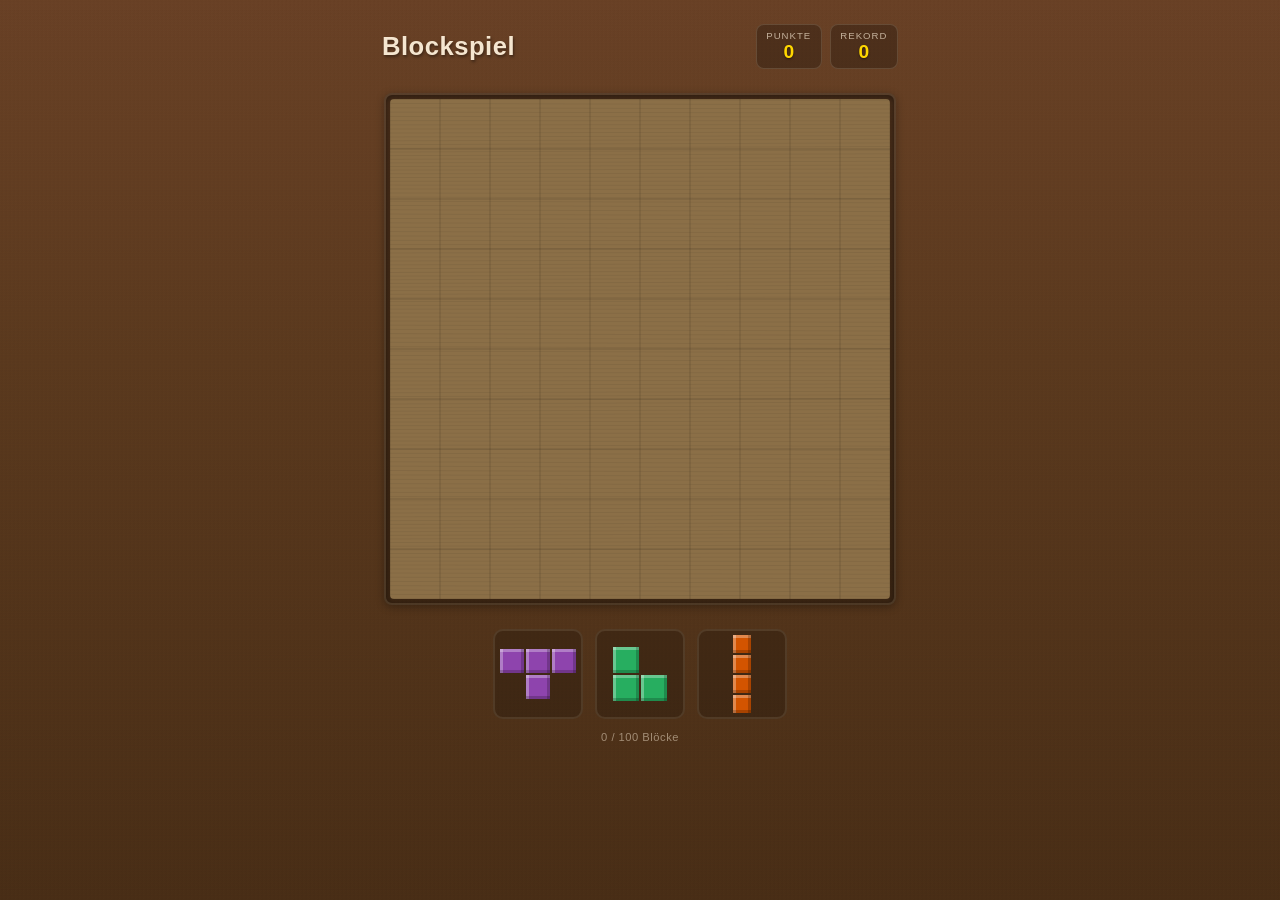
==== index.html @ ff90e74d "Blockspiel v1: Voll spielbares Block-Puzzle im Holzdesign - 10x10 Raster mit Holzoptik (Canvas-basie" ====
<!DOCTYPE html>
<html lang="de">
<head>
    <meta charset="UTF-8">
    <meta name="viewport" content="width=device-width, initial-scale=1.0, user-scalable=no">
    <meta name="apple-mobile-web-app-capable" content="yes">
    <meta name="apple-mobile-web-app-status-bar-style" content="black-translucent">
    <meta name="theme-color" content="#5C3A1E">
    <title>Blockspiel</title>
    <link rel="manifest" href="manifest.json">
    <link rel="icon" type="image/svg+xml" href="assets/icons/icon-192.svg">
    <link rel="apple-touch-icon" href="assets/icons/icon-192.svg">
    <link rel="stylesheet" href="css/style.css">
</head>
<body>
    <div id="app">
        <!-- Spiel wird hier per JavaScript aufgebaut -->
    </div>
    <script src="js/game.js"></script>
    <script>
        // Service Worker registrieren für PWA / Offline-Support
        if ('serviceWorker' in navigator) {
            navigator.serviceWorker.register('service-worker.js');
        }
    </script>
</body>
</html>
---- css/style.css ----
/* Blockspiel — Holzdesign für Senioren */

*, *::before, *::after {
  box-sizing: border-box;
  margin: 0;
  padding: 0;
}

html, body {
  height: 100%;
  overflow: hidden;
  font-family: 'Segoe UI', Tahoma, Geneva, Verdana, sans-serif;
  background: #5C3A1E;
  color: #F5E6D0;
  touch-action: manipulation;
  -webkit-user-select: none;
  user-select: none;
}

/* Holzmaserung Hintergrund */
body {
  background:
    repeating-linear-gradient(
      90deg,
      rgba(0,0,0,0) 0px,
      rgba(0,0,0,0.03) 2px,
      rgba(0,0,0,0) 4px
    ),
    repeating-linear-gradient(
      0deg,
      rgba(0,0,0,0) 0px,
      rgba(0,0,0,0.02) 1px,
      rgba(0,0,0,0) 3px
    ),
    linear-gradient(180deg, #6B4226 0%, #5C3A1E 40%, #4A2E16 100%);
}

#app {
  display: flex;
  flex-direction: column;
  align-items: center;
  height: 100%;
  padding: 0.5rem;
  max-width: 540px;
  margin: 0 auto;
}

/* ============================================
   Header / Score
   ============================================ */
#header {
  width: 100%;
  display: flex;
  align-items: center;
  justify-content: space-between;
  padding: 0.5rem 0.25rem;
  flex-shrink: 0;
}

#header h1 {
  font-size: 1.6rem;
  font-weight: 700;
  color: #F5E6D0;
  text-shadow: 1px 2px 3px rgba(0,0,0,0.4);
  letter-spacing: 0.5px;
}

#score-area {
  display: flex;
  gap: 0.5rem;
}

.score-box {
  display: flex;
  flex-direction: column;
  align-items: center;
  background: rgba(0,0,0,0.25);
  border-radius: 8px;
  padding: 0.3rem 0.6rem;
  min-width: 60px;
  border: 1px solid rgba(245,230,208,0.15);
}

.score-label {
  font-size: 0.6rem;
  text-transform: uppercase;
  letter-spacing: 1px;
  opacity: 0.7;
}

.score-box span:last-child {
  font-size: 1.2rem;
  font-weight: 700;
  color: #FFD700;
  text-shadow: 0 1px 2px rgba(0,0,0,0.5);
}

/* Timer-Box */
.timer-box span:last-child {
  color: #FF6B6B;
}

.timer-box.hidden {
  display: none;
}

/* ============================================
   Spielfeld
   ============================================ */
#board-wrap {
  flex-shrink: 0;
  margin: 0.5rem 0;
  border-radius: 8px;
  padding: 4px;
  background: rgba(0,0,0,0.3);
  box-shadow:
    inset 0 2px 6px rgba(0,0,0,0.4),
    0 2px 8px rgba(0,0,0,0.3);
  border: 2px solid rgba(245,230,208,0.1);
}

#board {
  display: block;
  border-radius: 4px;
}

/* ============================================
   Vorschau-Bereich + Trash
   ============================================ */
#preview-row {
  display: flex;
  align-items: center;
  justify-content: center;
  gap: 0.75rem;
  width: 100%;
  flex-shrink: 0;
}

#preview {
  display: flex;
  justify-content: center;
  align-items: center;
  gap: 0.75rem;
  padding: 0.5rem 0;
}

.preview-slot {
  display: flex;
  align-items: center;
  justify-content: center;
  width: 90px;
  height: 90px;
  background: rgba(0,0,0,0.2);
  border-radius: 10px;
  border: 2px solid rgba(245,230,208,0.1);
  cursor: grab;
  transition: transform 0.15s ease, box-shadow 0.15s ease, opacity 0.15s ease;
}

.preview-slot:active {
  cursor: grabbing;
}

.preview-slot:hover {
  transform: scale(1.05);
  box-shadow: 0 4px 12px rgba(0,0,0,0.3);
  border-color: rgba(245,230,208,0.25);
}

.preview-slot.dragging {
  opacity: 0.3;
  transform: scale(0.9);
}

.preview-slot.empty {
  opacity: 0.15;
  border-style: dashed;
  cursor: default;
}

.preview-canvas {
  display: block;
  pointer-events: none;
}

/* ============================================
   Hilfekasten (Trash)
   ============================================ */
#trash {
  display: flex;
  flex-direction: column;
  align-items: center;
  justify-content: center;
  width: 60px;
  height: 60px;
  background: rgba(0,0,0,0.25);
  border-radius: 10px;
  border: 2px dashed rgba(245,230,208,0.3);
  cursor: default;
  transition: transform 0.15s ease, border-color 0.2s ease, background 0.2s ease;
  flex-shrink: 0;
}

#trash:hover {
  border-color: rgba(255,107,107,0.6);
  background: rgba(255,107,107,0.1);
  transform: scale(1.05);
}

#trash.hidden {
  display: none;
}

#trash.used {
  opacity: 0.3;
  border-style: dotted;
  pointer-events: none;
}

#trash-icon {
  font-size: 1.4rem;
  line-height: 1;
}

#trash-count {
  font-size: 0.65rem;
  color: #FF6B6B;
  font-weight: 600;
  margin-top: 2px;
}

/* ============================================
   Block-Zähler
   ============================================ */
#block-counter {
  font-size: 0.7rem;
  opacity: 0.5;
  padding: 0.25rem 0;
  letter-spacing: 0.5px;
}

/* ============================================
   Game Over Overlay
   ============================================ */
#game-over {
  position: fixed;
  inset: 0;
  background: rgba(0,0,0,0.7);
  display: flex;
  align-items: center;
  justify-content: center;
  z-index: 100;
  animation: fadeIn 0.3s ease;
}

#game-over.hidden {
  display: none;
}

@keyframes fadeIn {
  from { opacity: 0; }
  to { opacity: 1; }
}

#game-over-box {
  background: linear-gradient(135deg, #6B4226, #5C3A1E);
  border: 2px solid rgba(245,230,208,0.3);
  border-radius: 16px;
  padding: 2rem 2.5rem;
  text-align: center;
  box-shadow: 0 8px 32px rgba(0,0,0,0.5);
  animation: popIn 0.3s ease;
}

@keyframes popIn {
  from { transform: scale(0.8); opacity: 0; }
  to { transform: scale(1); opacity: 1; }
}

#game-over-box h2 {
  font-size: 1.8rem;
  margin-bottom: 0.5rem;
  color: #F5E6D0;
  text-shadow: 1px 2px 3px rgba(0,0,0,0.4);
}

#game-over-box p {
  font-size: 1.2rem;
  margin-bottom: 0.75rem;
  color: #FFD700;
}

#final-time-row {
  font-size: 1rem;
  color: #FF6B6B;
}

#final-time-row.hidden {
  display: none;
}

#restart-btn {
  background: linear-gradient(135deg, #27AE60, #1E8449);
  color: #fff;
  border: none;
  border-radius: 10px;
  padding: 0.75rem 2rem;
  font-size: 1.15rem;
  font-weight: 600;
  cursor: pointer;
  transition: transform 0.15s ease, box-shadow 0.15s ease;
  box-shadow: 0 3px 10px rgba(0,0,0,0.3);
  letter-spacing: 0.5px;
  margin-top: 0.75rem;
}

#restart-btn:hover {
  transform: scale(1.05);
  box-shadow: 0 5px 16px rgba(0,0,0,0.4);
}

#restart-btn:active {
  transform: scale(0.97);
}

/* ============================================
   Responsive
   ============================================ */
@media (max-width: 400px) {
  #header h1 {
    font-size: 1.2rem;
  }
  .score-box {
    min-width: 50px;
    padding: 0.2rem 0.4rem;
  }
  .score-box span:last-child {
    font-size: 1rem;
  }
  .preview-slot {
    width: 75px;
    height: 75px;
  }
  #preview {
    gap: 0.4rem;
  }
  #trash {
    width: 50px;
    height: 50px;
  }
}

@media (min-height: 800px) {
  #app {
    padding-top: 1rem;
  }
  #board-wrap {
    margin: 1rem 0;
  }
}
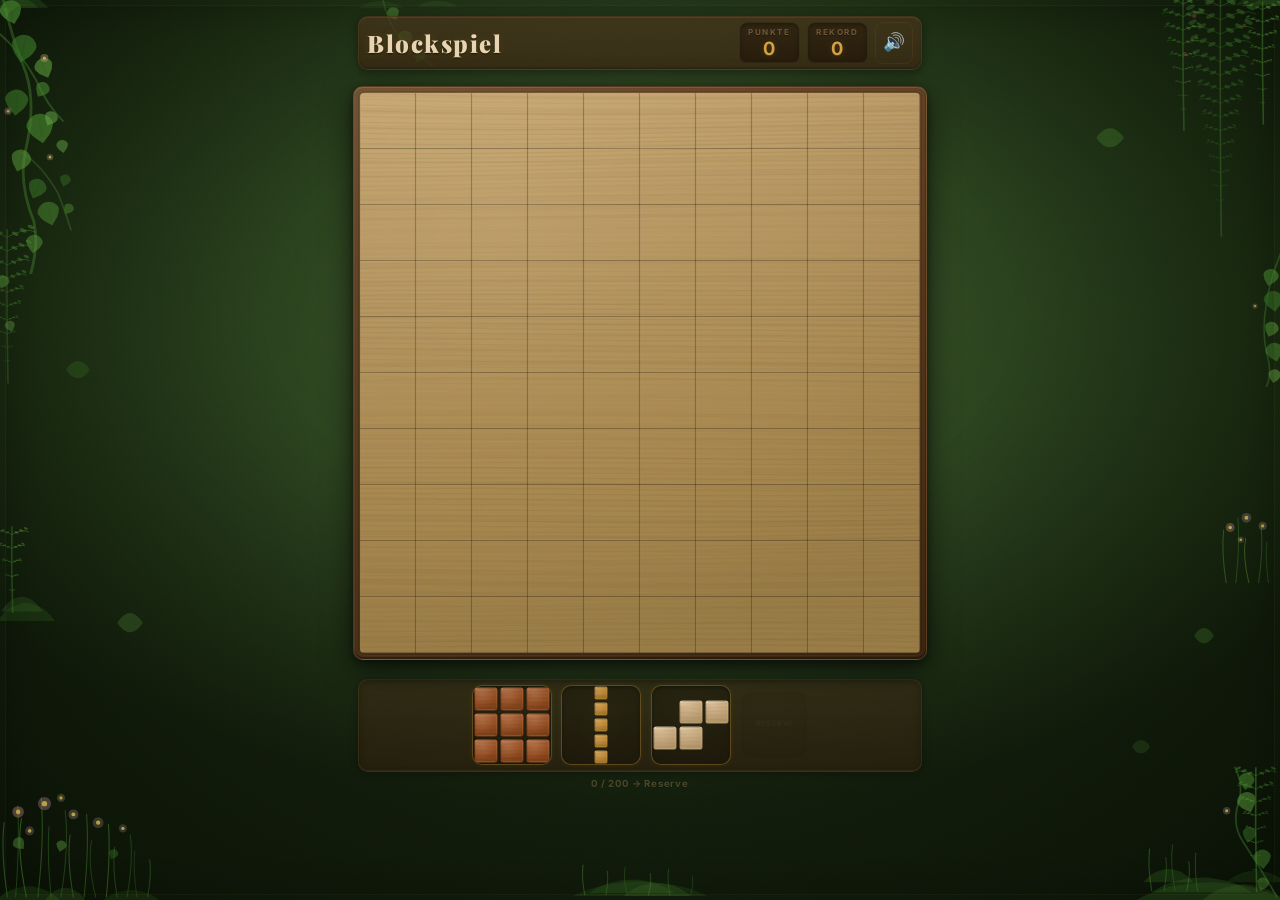
==== commit 981bb528: "Sound, Feuerwerk, Natur-Dekorationen & Gameplay-Updates - Alle 3 Formen frei ziehbar, neue 3 nach Pl" ====
--- a/index.html
+++ b/index.html
@@ -20,7 +20,9 @@
     <script>
         // Service Worker registrieren für PWA / Offline-Support
         if ('serviceWorker' in navigator) {
-            navigator.serviceWorker.register('service-worker.js');
+            navigator.serviceWorker.register('service-worker.js').then(reg => {
+                reg.update(); // Immer nach Updates suchen
+            });
         }
     </script>
 </body>
--- a/css/style.css
+++ b/css/style.css
@@ -1,4 +1,6 @@
-/* Blockspiel — Holzdesign für Senioren */
+/* Blockspiel — Premium Holzpuzzle auf dem Spieltisch */
+
+@import url('https://fonts.googleapis.com/css2?family=Playfair+Display:wght@700;900&family=Inter:wght@400;600;700&display=swap');
 
 *, *::before, *::after {
   box-sizing: border-box;
@@ -9,30 +11,79 @@
 html, body {
   height: 100%;
   overflow: hidden;
-  font-family: 'Segoe UI', Tahoma, Geneva, Verdana, sans-serif;
-  background: #5C3A1E;
+  font-family: 'Inter', 'Segoe UI', Tahoma, sans-serif;
   color: #F5E6D0;
   touch-action: manipulation;
   -webkit-user-select: none;
   user-select: none;
 }
 
-/* Holzmaserung Hintergrund */
+/* ============================================
+   Spieltisch-Hintergrund: dunkles Leder/Filz
+   ============================================ */
 body {
   background:
+    /* Leder-Narbenstruktur */
     repeating-linear-gradient(
-      90deg,
-      rgba(0,0,0,0) 0px,
-      rgba(0,0,0,0.03) 2px,
-      rgba(0,0,0,0) 4px
+      105deg,
+      rgba(0,0,0,0) 0px, rgba(0,0,0,0.02) 1px,
+      rgba(0,0,0,0) 2px, rgba(0,0,0,0.01) 4px,
+      rgba(0,0,0,0) 5px
     ),
     repeating-linear-gradient(
-      0deg,
-      rgba(0,0,0,0) 0px,
-      rgba(0,0,0,0.02) 1px,
+      15deg,
+      rgba(0,0,0,0) 0px, rgba(0,0,0,0.015) 1px,
       rgba(0,0,0,0) 3px
     ),
-    linear-gradient(180deg, #6B4226 0%, #5C3A1E 40%, #4A2E16 100%);
+    /* Filz-Mikrotextur */
+    repeating-linear-gradient(
+      45deg,
+      rgba(255,255,255,0) 0px, rgba(255,255,255,0.008) 1px,
+      rgba(255,255,255,0) 2px
+    ),
+    /* Zweite Filz-Schicht für Stoffoptik */
+    repeating-linear-gradient(
+      135deg,
+      rgba(0,0,0,0) 0px, rgba(0,0,0,0.008) 1px,
+      rgba(0,0,0,0) 2px
+    ),
+    /* Warmes Waldgrün mit natürlicher Vignette */
+    radial-gradient(
+      ellipse at 50% 40%,
+      #3A5228 0%,
+      #2E4620 35%,
+      #243A18 60%,
+      #1A2E10 85%,
+      #12200A 100%
+    );
+}
+
+/* Vignette — wie Tischlampe von oben */
+body::before {
+  content: '';
+  position: fixed;
+  inset: 0;
+  pointer-events: none;
+  z-index: 0;
+  background:
+    radial-gradient(
+      ellipse 65% 55% at 50% 35%,
+      rgba(255,240,200,0.06) 0%,
+      rgba(0,0,0,0) 45%,
+      rgba(0,0,0,0.5) 100%
+    );
+}
+
+/* Dezenter Tischrand */
+body::after {
+  content: '';
+  position: fixed;
+  inset: 5px;
+  pointer-events: none;
+  z-index: 1;
+  border: 1px solid rgba(120,100,60,0.08);
+  border-radius: 18px;
+  box-shadow: inset 0 0 40px rgba(0,0,0,0.2);
 }
 
 #app {
@@ -41,141 +92,243 @@
   align-items: center;
   height: 100%;
   padding: 0.5rem;
-  max-width: 540px;
+  max-width: 580px;
   margin: 0 auto;
-}
-
-/* ============================================
-   Header / Score
+  position: relative;
+  z-index: 2;
+}
+
+/* ============================================
+   Header — eingebrannte Schrift auf Holzleiste
    ============================================ */
 #header {
   width: 100%;
   display: flex;
   align-items: center;
   justify-content: space-between;
-  padding: 0.5rem 0.25rem;
+  padding: 0.3rem 0.5rem;
   flex-shrink: 0;
+  background:
+    linear-gradient(
+      180deg,
+      rgba(80,55,30,0.6) 0%,
+      rgba(60,38,18,0.7) 100%
+    );
+  border-radius: 10px;
+  border: 1px solid rgba(120,85,45,0.25);
+  box-shadow:
+    inset 0 1px 0 rgba(255,220,160,0.08),
+    inset 0 -1px 2px rgba(0,0,0,0.3),
+    0 3px 10px rgba(0,0,0,0.4);
 }
 
 #header h1 {
-  font-size: 1.6rem;
-  font-weight: 700;
-  color: #F5E6D0;
-  text-shadow: 1px 2px 3px rgba(0,0,0,0.4);
-  letter-spacing: 0.5px;
+  font-family: 'Playfair Display', Georgia, serif;
+  font-size: 1.5rem;
+  font-weight: 900;
+  color: #E8D4B0;
+  text-shadow:
+    0 1px 2px rgba(0,0,0,0.6),
+    0 0 8px rgba(212,160,64,0.15);
+  letter-spacing: 1.5px;
 }
 
 #score-area {
   display: flex;
-  gap: 0.5rem;
-}
-
+  gap: 0.4rem;
+}
+
+/* Score-Boxen — eingefräste Holztafeln */
 .score-box {
   display: flex;
   flex-direction: column;
   align-items: center;
-  background: rgba(0,0,0,0.25);
+  background:
+    linear-gradient(
+      180deg,
+      rgba(40,25,12,0.5) 0%,
+      rgba(30,18,8,0.6) 100%
+    );
   border-radius: 8px;
-  padding: 0.3rem 0.6rem;
-  min-width: 60px;
-  border: 1px solid rgba(245,230,208,0.15);
-}
-
+  padding: 0.25rem 0.55rem;
+  min-width: 58px;
+  border: 1px solid rgba(120,85,45,0.2);
+  box-shadow:
+    inset 0 2px 4px rgba(0,0,0,0.3),
+    inset 0 -1px 0 rgba(255,220,160,0.05);
+}
+
+/* Labels — feine Gravur */
 .score-label {
-  font-size: 0.6rem;
+  font-size: 0.5rem;
   text-transform: uppercase;
-  letter-spacing: 1px;
-  opacity: 0.7;
-}
-
+  letter-spacing: 1.5px;
+  /* Gravur-Effekt */
+  color: rgba(180,150,100,0.5);
+  text-shadow: 0 1px 0 rgba(0,0,0,0.3);
+  font-weight: 700;
+}
+
+/* Zahlen — eingebrannt mit warmem Glühen */
 .score-box span:last-child {
-  font-size: 1.2rem;
+  font-size: 1.15rem;
   font-weight: 700;
-  color: #FFD700;
-  text-shadow: 0 1px 2px rgba(0,0,0,0.5);
-}
-
-/* Timer-Box */
-.timer-box span:last-child {
-  color: #FF6B6B;
-}
-
-.timer-box.hidden {
+  color: #D4A040;
+  text-shadow:
+    0 0 6px rgba(212,160,64,0.2),
+    0 -1px 0 rgba(0,0,0,0.4),
+    0 1px 0 rgba(255,220,160,0.1);
+}
+
+.tempo-box span:last-child {
+  color: #5DAA5D;
+  transition: color 0.3s ease;
+}
+
+.tempo-box.hidden {
   display: none;
 }
 
 /* ============================================
-   Spielfeld
+   Spielfeld — Massivholz-Brett auf dem Tisch
    ============================================ */
 #board-wrap {
   flex-shrink: 0;
-  margin: 0.5rem 0;
-  border-radius: 8px;
-  padding: 4px;
-  background: rgba(0,0,0,0.3);
-  box-shadow:
-    inset 0 2px 6px rgba(0,0,0,0.4),
-    0 2px 8px rgba(0,0,0,0.3);
-  border: 2px solid rgba(245,230,208,0.1);
+  margin: 0.4rem 0;
+  border-radius: 10px;
+  padding: 6px;
+  /* Dicker Holzrahmen */
+  background:
+    linear-gradient(
+      160deg,
+      #7A5A38 0%,
+      #6B4A2C 20%,
+      #5A3C20 50%,
+      #4A3018 80%,
+      #3E2812 100%
+    );
+  box-shadow:
+    /* Tiefer Schlagschatten auf dem Tisch */
+    0 8px 30px rgba(0,0,0,0.6),
+    0 3px 8px rgba(0,0,0,0.4),
+    /* Rahmen-Kanten */
+    inset 0 1px 0 rgba(255,220,160,0.15),
+    inset 0 -2px 0 rgba(0,0,0,0.3),
+    inset 1px 0 0 rgba(255,220,160,0.06),
+    inset -1px 0 0 rgba(0,0,0,0.15),
+    /* Innere Tiefe */
+    inset 0 0 12px rgba(0,0,0,0.2);
+  border: 1px solid rgba(120,85,45,0.3);
+  position: relative;
+}
+
+/* Innere Rille im Rahmen */
+#board-wrap::before {
+  content: '';
+  position: absolute;
+  inset: 4px;
+  border-radius: 7px;
+  border: 1px solid rgba(0,0,0,0.15);
+  box-shadow:
+    inset 0 1px 0 rgba(255,220,160,0.05),
+    0 1px 0 rgba(255,220,160,0.04);
+  pointer-events: none;
 }
 
 #board {
   display: block;
   border-radius: 4px;
-}
-
-/* ============================================
-   Vorschau-Bereich + Trash
+  /* Sicherstellen, dass Canvas nie verzerrt wird */
+  flex-shrink: 0;
+}
+
+/* ============================================
+   Vorschau — Holzablage für Spielsteine
    ============================================ */
 #preview-row {
   display: flex;
   align-items: center;
   justify-content: center;
-  gap: 0.75rem;
+  gap: 0.6rem;
   width: 100%;
   flex-shrink: 0;
+  padding: 0.35rem 0.5rem;
+  margin-top: 0.2rem;
+  background:
+    linear-gradient(
+      180deg,
+      rgba(70,48,25,0.5) 0%,
+      rgba(50,32,15,0.6) 100%
+    );
+  border-radius: 10px;
+  border: 1px solid rgba(120,85,45,0.2);
+  box-shadow:
+    inset 0 2px 6px rgba(0,0,0,0.25),
+    inset 0 -1px 0 rgba(255,220,160,0.06),
+    0 2px 8px rgba(0,0,0,0.3);
 }
 
 #preview {
   display: flex;
   justify-content: center;
   align-items: center;
-  gap: 0.75rem;
-  padding: 0.5rem 0;
-}
-
+  gap: 0.6rem;
+}
+
+/* Einzelne Stellflächen — eingefräste Mulden */
 .preview-slot {
   display: flex;
   align-items: center;
   justify-content: center;
-  width: 90px;
-  height: 90px;
-  background: rgba(0,0,0,0.2);
+  width: 80px;
+  height: 80px;
+  background:
+    radial-gradient(
+      ellipse at 50% 45%,
+      rgba(0,0,0,0.15) 0%,
+      rgba(0,0,0,0.25) 100%
+    );
   border-radius: 10px;
-  border: 2px solid rgba(245,230,208,0.1);
+  border: 1px solid rgba(0,0,0,0.2);
+  cursor: default;
+  transition: transform 0.15s ease, box-shadow 0.15s ease, opacity 0.15s ease, border-color 0.2s ease;
+  box-shadow:
+    inset 0 2px 4px rgba(0,0,0,0.3),
+    inset 0 -1px 0 rgba(255,220,160,0.04);
+}
+
+/* Alle Formen sind ziehbar */
+.preview-slot:not(.empty-slot) {
+  border: 1.5px solid rgba(212,160,64,0.35);
   cursor: grab;
-  transition: transform 0.15s ease, box-shadow 0.15s ease, opacity 0.15s ease;
-}
-
-.preview-slot:active {
+  box-shadow:
+    inset 0 2px 4px rgba(0,0,0,0.3),
+    0 0 6px rgba(212,160,64,0.08);
+}
+
+.preview-slot:not(.empty-slot):active {
   cursor: grabbing;
 }
 
-.preview-slot:hover {
-  transform: scale(1.05);
-  box-shadow: 0 4px 12px rgba(0,0,0,0.3);
-  border-color: rgba(245,230,208,0.25);
+.preview-slot:not(.empty-slot):hover {
+  transform: scale(1.04);
+  border-color: rgba(212,160,64,0.6);
+  box-shadow:
+    inset 0 2px 4px rgba(0,0,0,0.3),
+    0 0 14px rgba(212,160,64,0.15),
+    0 4px 10px rgba(0,0,0,0.3);
+}
+
+.preview-slot.empty-slot {
+  opacity: 0.15;
+  pointer-events: none;
+  border-style: dashed;
+  border-color: rgba(180,150,100,0.2);
 }
 
 .preview-slot.dragging {
-  opacity: 0.3;
-  transform: scale(0.9);
-}
-
-.preview-slot.empty {
-  opacity: 0.15;
-  border-style: dashed;
-  cursor: default;
+  opacity: 0.25;
+  transform: scale(0.92);
 }
 
 .preview-canvas {
@@ -184,73 +337,91 @@
 }
 
 /* ============================================
-   Hilfekasten (Trash)
-   ============================================ */
-#trash {
+   Reserve-Box
+   ============================================ */
+#reserve {
   display: flex;
   flex-direction: column;
   align-items: center;
   justify-content: center;
-  width: 60px;
-  height: 60px;
-  background: rgba(0,0,0,0.25);
+  width: 68px;
+  height: 68px;
+  background:
+    radial-gradient(
+      ellipse at 50% 45%,
+      rgba(0,0,0,0.15) 0%,
+      rgba(0,0,0,0.25) 100%
+    );
   border-radius: 10px;
-  border: 2px dashed rgba(245,230,208,0.3);
-  cursor: default;
-  transition: transform 0.15s ease, border-color 0.2s ease, background 0.2s ease;
+  border: 1px solid rgba(120,85,45,0.2);
+  cursor: pointer;
+  transition: transform 0.15s ease, border-color 0.2s ease, opacity 0.2s ease, box-shadow 0.2s ease;
   flex-shrink: 0;
-}
-
-#trash:hover {
-  border-color: rgba(255,107,107,0.6);
-  background: rgba(255,107,107,0.1);
-  transform: scale(1.05);
-}
-
-#trash.hidden {
-  display: none;
-}
-
-#trash.used {
-  opacity: 0.3;
-  border-style: dotted;
+  gap: 3px;
+  box-shadow:
+    inset 0 2px 4px rgba(0,0,0,0.3),
+    inset 0 -1px 0 rgba(255,220,160,0.04);
+}
+
+#reserve:hover:not(.locked) {
+  border-color: rgba(93,170,93,0.5);
+  box-shadow:
+    inset 0 2px 4px rgba(0,0,0,0.3),
+    0 0 10px rgba(93,170,93,0.1);
+  transform: scale(1.04);
+}
+
+#reserve.locked {
+  opacity: 0.15;
   pointer-events: none;
 }
 
-#trash-icon {
-  font-size: 1.4rem;
+#reserve.empty {
+  border-style: dashed;
+  border-color: rgba(180,150,100,0.25);
+}
+
+.reserve-label {
+  font-size: 0.45rem;
+  text-transform: uppercase;
+  letter-spacing: 0.8px;
+  color: rgba(180,150,100,0.45);
+  text-shadow: 0 1px 0 rgba(0,0,0,0.3);
+  font-weight: 700;
   line-height: 1;
 }
 
-#trash-count {
-  font-size: 0.65rem;
-  color: #FF6B6B;
-  font-weight: 600;
-  margin-top: 2px;
-}
-
-/* ============================================
-   Block-Zähler
+#reserve-canvas {
+  display: block;
+}
+
+/* ============================================
+   Block-Zähler — eingraviert
    ============================================ */
 #block-counter {
-  font-size: 0.7rem;
-  opacity: 0.5;
-  padding: 0.25rem 0;
-  letter-spacing: 0.5px;
-}
-
-/* ============================================
-   Game Over Overlay
+  font-size: 0.6rem;
+  color: rgba(180,150,100,0.35);
+  text-shadow: 0 1px 0 rgba(0,0,0,0.2);
+  padding: 0.35rem 0;
+  letter-spacing: 0.8px;
+  font-weight: 700;
+  text-align: center;
+}
+
+/* ============================================
+   Game Over
    ============================================ */
 #game-over {
   position: fixed;
   inset: 0;
-  background: rgba(0,0,0,0.7);
+  background: rgba(5,8,5,0.85);
   display: flex;
   align-items: center;
   justify-content: center;
   z-index: 100;
   animation: fadeIn 0.3s ease;
+  backdrop-filter: blur(6px);
+  -webkit-backdrop-filter: blur(6px);
 }
 
 #game-over.hidden {
@@ -263,64 +434,91 @@
 }
 
 #game-over-box {
-  background: linear-gradient(135deg, #6B4226, #5C3A1E);
-  border: 2px solid rgba(245,230,208,0.3);
-  border-radius: 16px;
-  padding: 2rem 2.5rem;
+  position: relative;
+  z-index: 2;
+  background:
+    linear-gradient(
+      160deg,
+      #6B4A2C 0%,
+      #5A3C20 40%,
+      #4A3018 100%
+    );
+  border: 1px solid rgba(120,85,45,0.35);
+  border-radius: 14px;
+  padding: 2.5rem 3rem;
   text-align: center;
-  box-shadow: 0 8px 32px rgba(0,0,0,0.5);
+  box-shadow:
+    0 16px 60px rgba(0,0,0,0.7),
+    0 4px 16px rgba(0,0,0,0.4),
+    inset 0 1px 0 rgba(255,220,160,0.1),
+    inset 0 -2px 4px rgba(0,0,0,0.3);
   animation: popIn 0.3s ease;
 }
 
 @keyframes popIn {
-  from { transform: scale(0.8); opacity: 0; }
+  from { transform: scale(0.85); opacity: 0; }
   to { transform: scale(1); opacity: 1; }
 }
 
 #game-over-box h2 {
+  font-family: 'Playfair Display', Georgia, serif;
   font-size: 1.8rem;
-  margin-bottom: 0.5rem;
-  color: #F5E6D0;
-  text-shadow: 1px 2px 3px rgba(0,0,0,0.4);
+  font-weight: 900;
+  margin-bottom: 0.75rem;
+  color: rgba(40,25,10,0.85);
+  text-shadow:
+    0 1px 0 rgba(255,220,160,0.25),
+    0 -1px 0 rgba(0,0,0,0.2);
 }
 
 #game-over-box p {
   font-size: 1.2rem;
   margin-bottom: 0.75rem;
-  color: #FFD700;
-}
-
-#final-time-row {
-  font-size: 1rem;
-  color: #FF6B6B;
-}
-
-#final-time-row.hidden {
-  display: none;
-}
-
+  color: #D4A040;
+  font-weight: 700;
+  text-shadow: 0 0 6px rgba(212,160,64,0.15);
+}
+
+/* Button — polierter Holzknopf */
 #restart-btn {
-  background: linear-gradient(135deg, #27AE60, #1E8449);
-  color: #fff;
-  border: none;
+  background:
+    linear-gradient(
+      180deg,
+      #8B6B40 0%,
+      #7A5A30 40%,
+      #654A25 100%
+    );
+  color: rgba(30,18,8,0.9);
+  text-shadow: 0 1px 0 rgba(255,220,160,0.2);
+  border: 1px solid rgba(120,85,45,0.4);
   border-radius: 10px;
   padding: 0.75rem 2rem;
-  font-size: 1.15rem;
-  font-weight: 600;
+  font-size: 1.1rem;
+  font-weight: 700;
+  font-family: 'Playfair Display', Georgia, serif;
   cursor: pointer;
   transition: transform 0.15s ease, box-shadow 0.15s ease;
-  box-shadow: 0 3px 10px rgba(0,0,0,0.3);
-  letter-spacing: 0.5px;
-  margin-top: 0.75rem;
+  box-shadow:
+    0 4px 14px rgba(0,0,0,0.5),
+    inset 0 1px 0 rgba(255,220,160,0.2),
+    inset 0 -2px 0 rgba(0,0,0,0.2);
+  letter-spacing: 1px;
+  margin-top: 1rem;
 }
 
 #restart-btn:hover {
-  transform: scale(1.05);
-  box-shadow: 0 5px 16px rgba(0,0,0,0.4);
+  transform: scale(1.04);
+  box-shadow:
+    0 6px 20px rgba(0,0,0,0.6),
+    inset 0 1px 0 rgba(255,220,160,0.25),
+    inset 0 -2px 0 rgba(0,0,0,0.2);
 }
 
 #restart-btn:active {
   transform: scale(0.97);
+  box-shadow:
+    0 2px 6px rgba(0,0,0,0.4),
+    inset 0 2px 4px rgba(0,0,0,0.2);
 }
 
 /* ============================================
@@ -331,22 +529,22 @@
     font-size: 1.2rem;
   }
   .score-box {
-    min-width: 50px;
+    min-width: 48px;
     padding: 0.2rem 0.4rem;
   }
   .score-box span:last-child {
-    font-size: 1rem;
+    font-size: 0.95rem;
   }
   .preview-slot {
-    width: 75px;
-    height: 75px;
+    width: 72px;
+    height: 72px;
   }
   #preview {
-    gap: 0.4rem;
+    gap: 0.35rem;
   }
-  #trash {
-    width: 50px;
-    height: 50px;
+  #reserve {
+    width: 56px;
+    height: 56px;
   }
 }
 
@@ -358,3 +556,226 @@
     margin: 1rem 0;
   }
 }
+
+/* ============================================
+   Mute-Button
+   ============================================ */
+#mute-btn {
+  background: none;
+  border: 1px solid rgba(120,85,45,0.2);
+  border-radius: 8px;
+  padding: 0.2rem 0.45rem;
+  font-size: 1.1rem;
+  cursor: pointer;
+  color: #D4A040;
+  transition: transform 0.15s ease, background 0.15s ease;
+  line-height: 1;
+}
+
+#mute-btn:hover {
+  transform: scale(1.1);
+  background: rgba(40,25,12,0.4);
+}
+
+#mute-btn:active {
+  transform: scale(0.95);
+}
+
+/* ============================================
+   Natur-Dekorationen
+   ============================================ */
+#nature-decor {
+  position: fixed;
+  inset: 0;
+  pointer-events: none;
+  z-index: 1;
+  overflow: hidden;
+}
+
+.deco {
+  position: absolute;
+}
+
+/* --- 4 Ecken: üppige Kompositionen --- */
+.deco-corner-tl {
+  top: -8px;
+  left: -8px;
+  width: 145px;
+  animation: swayTL 7s ease-in-out infinite;
+  transform-origin: top left;
+}
+
+.deco-corner-tr {
+  top: -8px;
+  right: -8px;
+  width: 135px;
+  animation: swayTR 8s ease-in-out infinite;
+  transform-origin: top right;
+}
+
+.deco-corner-bl {
+  bottom: -5px;
+  left: -5px;
+  width: 165px;
+  animation: bloomPulse 6s ease-in-out infinite;
+}
+
+.deco-corner-br {
+  bottom: -5px;
+  right: -5px;
+  width: 150px;
+  animation: bloomPulse 7s ease-in-out infinite;
+  animation-delay: -2.5s;
+}
+
+/* --- Ränder: Farn, Efeu, Moos --- */
+.deco-edge-lm {
+  top: 25%;
+  left: -5px;
+  width: 65px;
+  animation: swayTL 5.5s ease-in-out infinite;
+  transform-origin: left center;
+  animation-delay: -1s;
+}
+
+.deco-edge-rm {
+  top: 28%;
+  right: -5px;
+  width: 60px;
+  animation: swayTR 6s ease-in-out infinite;
+  transform-origin: right center;
+  animation-delay: -2s;
+}
+
+.deco-edge-ll {
+  top: 58%;
+  left: -3px;
+  width: 58px;
+  animation: swayTL 6.5s ease-in-out infinite;
+  transform-origin: bottom left;
+  animation-delay: -3s;
+}
+
+.deco-edge-rl {
+  top: 55%;
+  right: -3px;
+  width: 65px;
+  animation: bloomPulse 5.5s ease-in-out infinite;
+  animation-delay: -1.5s;
+}
+
+.deco-edge-tc {
+  top: 0;
+  left: 28%;
+  width: 100px;
+  animation: swayTL 9s ease-in-out infinite;
+  transform-origin: top center;
+  animation-delay: -4s;
+}
+
+.deco-edge-bc {
+  bottom: 0;
+  left: calc(50% - 68px);
+  width: 136px;
+  animation: bloomPulse 8s ease-in-out infinite;
+  animation-delay: -3s;
+}
+
+/* --- Einzelne schwebende Blätter --- */
+.deco-scatter-1 {
+  top: 14%;
+  right: 12%;
+  width: 32px;
+  opacity: .65;
+  animation: leafFloat 8s ease-in-out infinite;
+}
+
+.deco-scatter-2 {
+  top: 40%;
+  left: 5%;
+  width: 28px;
+  opacity: .6;
+  animation: leafFloat 9.5s ease-in-out infinite reverse;
+  animation-delay: -2s;
+}
+
+.deco-scatter-3 {
+  bottom: 28%;
+  right: 5%;
+  width: 24px;
+  opacity: .55;
+  animation: leafFloat 7s ease-in-out infinite;
+  animation-delay: -4s;
+}
+
+.deco-scatter-4 {
+  top: 68%;
+  left: 9%;
+  width: 30px;
+  opacity: .55;
+  animation: leafFloat 8.5s ease-in-out infinite reverse;
+  animation-delay: -1s;
+}
+
+.deco-scatter-5 {
+  top: 82%;
+  right: 10%;
+  width: 22px;
+  opacity: .5;
+  animation: leafFloat 6.5s ease-in-out infinite;
+  animation-delay: -3s;
+}
+
+@keyframes swayTL {
+  0%, 100% { transform: rotate(0deg); }
+  40% { transform: rotate(2.5deg); }
+  70% { transform: rotate(-0.8deg); }
+}
+
+@keyframes swayTR {
+  0%, 100% { transform: rotate(0deg); }
+  35% { transform: rotate(-2deg); }
+  65% { transform: rotate(1deg); }
+}
+
+@keyframes bloomPulse {
+  0%, 100% { transform: scale(1); opacity: 1; }
+  50% { transform: scale(1.03); opacity: 0.9; }
+}
+
+@keyframes leafFloat {
+  0%, 100% { transform: translate(0, 0) rotate(0deg); }
+  25% { transform: translate(3px, -4px) rotate(5deg); }
+  50% { transform: translate(-2px, -7px) rotate(-3deg); }
+  75% { transform: translate(4px, -3px) rotate(4deg); }
+}
+
+/* ============================================
+   Feuerwerk-Canvas
+   ============================================ */
+#firework-canvas {
+  position: absolute;
+  top: 0;
+  left: 0;
+  width: 100%;
+  height: 100%;
+  pointer-events: none;
+}
+
+/* ============================================
+   Abschluss-Spruch
+   ============================================ */
+#game-quote {
+  font-size: 1.1rem;
+  color: #F5E6D0;
+  font-style: italic;
+  margin-bottom: 0.5rem;
+  line-height: 1.4;
+  text-shadow: 0 1px 3px rgba(0,0,0,0.4);
+  animation: quoteIn 0.5s ease 0.2s both;
+}
+
+@keyframes quoteIn {
+  from { opacity: 0; transform: translateY(8px); }
+  to { opacity: 1; transform: translateY(0); }
+}
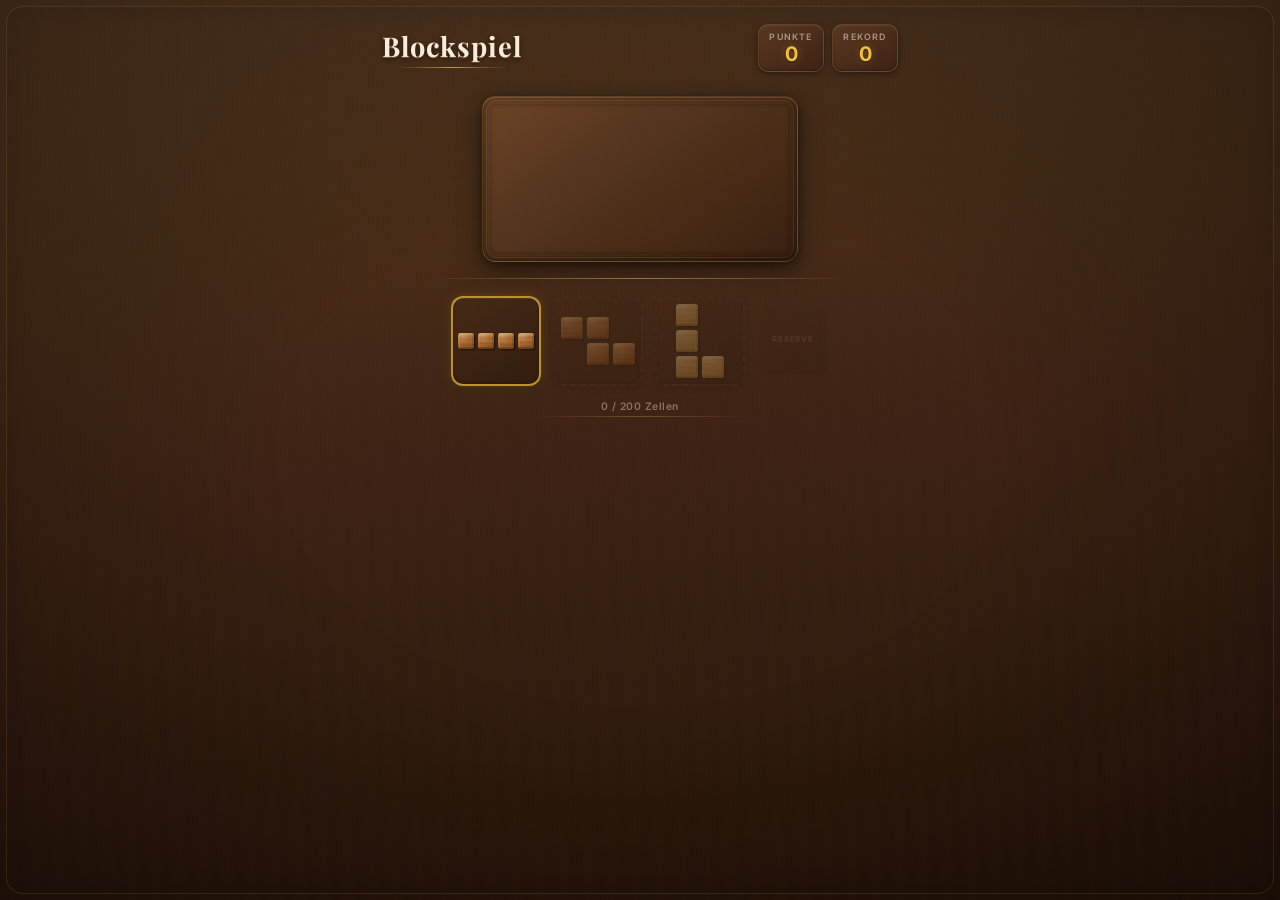
==== commit 7a342695: "Initial commit: Blockspiel V2 - Senior-friendly block game Co-Authored-By: Claude Opus 4.6 <noreply@" ====
--- a/index.html
+++ b/index.html
@@ -20,9 +20,7 @@
     <script>
         // Service Worker registrieren für PWA / Offline-Support
         if ('serviceWorker' in navigator) {
-            navigator.serviceWorker.register('service-worker.js').then(reg => {
-                reg.update(); // Immer nach Updates suchen
-            });
+            navigator.serviceWorker.register('service-worker.js');
         }
     </script>
 </body>
--- a/css/style.css
+++ b/css/style.css
@@ -1,6 +1,6 @@
-/* Blockspiel — Premium Holzpuzzle auf dem Spieltisch */
-
-@import url('https://fonts.googleapis.com/css2?family=Playfair+Display:wght@700;900&family=Inter:wght@400;600;700&display=swap');
+/* Blockspiel — Premium-Holzdesign */
+
+@import url('https://fonts.googleapis.com/css2?family=Playfair+Display:wght@700&family=Inter:wght@400;600;700&display=swap');
 
 *, *::before, *::after {
   box-sizing: border-box;
@@ -11,79 +11,78 @@
 html, body {
   height: 100%;
   overflow: hidden;
-  font-family: 'Inter', 'Segoe UI', Tahoma, sans-serif;
+  font-family: 'Inter', 'Segoe UI', Tahoma, Geneva, Verdana, sans-serif;
+  background: #3E2215;
   color: #F5E6D0;
   touch-action: manipulation;
   -webkit-user-select: none;
   user-select: none;
 }
 
-/* ============================================
-   Spieltisch-Hintergrund: dunkles Leder/Filz
-   ============================================ */
+/* Edles Nussbaum-Holz Hintergrund — mehrlagige Maserung */
 body {
   background:
-    /* Leder-Narbenstruktur */
+    /* feine vertikale Poren */
     repeating-linear-gradient(
-      105deg,
-      rgba(0,0,0,0) 0px, rgba(0,0,0,0.02) 1px,
-      rgba(0,0,0,0) 2px, rgba(0,0,0,0.01) 4px,
+      92deg,
+      rgba(0,0,0,0) 0px,
+      rgba(0,0,0,0.04) 1px,
+      rgba(0,0,0,0) 2px,
+      rgba(0,0,0,0.02) 4px,
       rgba(0,0,0,0) 5px
     ),
+    /* breite Maserungsbänder */
     repeating-linear-gradient(
-      15deg,
-      rgba(0,0,0,0) 0px, rgba(0,0,0,0.015) 1px,
-      rgba(0,0,0,0) 3px
+      88deg,
+      rgba(80,45,20,0) 0px,
+      rgba(80,45,20,0.08) 12px,
+      rgba(80,45,20,0) 24px
     ),
-    /* Filz-Mikrotextur */
+    /* horizontale Fasern */
     repeating-linear-gradient(
-      45deg,
-      rgba(255,255,255,0) 0px, rgba(255,255,255,0.008) 1px,
-      rgba(255,255,255,0) 2px
-    ),
-    /* Zweite Filz-Schicht für Stoffoptik */
-    repeating-linear-gradient(
-      135deg,
-      rgba(0,0,0,0) 0px, rgba(0,0,0,0.008) 1px,
+      0deg,
+      rgba(0,0,0,0) 0px,
+      rgba(0,0,0,0.015) 1px,
       rgba(0,0,0,0) 2px
     ),
-    /* Warmes Waldgrün mit natürlicher Vignette */
-    radial-gradient(
-      ellipse at 50% 40%,
-      #3A5228 0%,
-      #2E4620 35%,
-      #243A18 60%,
-      #1A2E10 85%,
-      #12200A 100%
-    );
-}
-
-/* Vignette — wie Tischlampe von oben */
+    /* Tiefenverlauf — dunkles Nussbaumholz */
+    linear-gradient(
+      175deg,
+      #5A3A22 0%,
+      #4A2E18 25%,
+      #3E2215 50%,
+      #2F1A0E 80%,
+      #261408 100%
+    );
+}
+
+/* Vignette + Goldrand-Deko über den ganzen Bildschirm */
 body::before {
   content: '';
   position: fixed;
   inset: 0;
   pointer-events: none;
   z-index: 0;
-  background:
-    radial-gradient(
-      ellipse 65% 55% at 50% 35%,
-      rgba(255,240,200,0.06) 0%,
-      rgba(0,0,0,0) 45%,
-      rgba(0,0,0,0.5) 100%
-    );
-}
-
-/* Dezenter Tischrand */
+  /* Vignette — dunkle Ecken für Tiefe */
+  background: radial-gradient(
+    ellipse at center,
+    rgba(0,0,0,0) 40%,
+    rgba(0,0,0,0.35) 100%
+  );
+}
+
+/* Dekorativer goldener Zierrahmen */
 body::after {
   content: '';
   position: fixed;
-  inset: 5px;
+  inset: 6px;
   pointer-events: none;
   z-index: 1;
-  border: 1px solid rgba(120,100,60,0.08);
-  border-radius: 18px;
-  box-shadow: inset 0 0 40px rgba(0,0,0,0.2);
+  border: 1px solid rgba(200,160,80,0.12);
+  border-radius: 16px;
+  box-shadow:
+    inset 0 0 30px rgba(0,0,0,0.15),
+    inset 0 0 1px rgba(200,160,80,0.15);
 }
 
 #app {
@@ -92,96 +91,100 @@
   align-items: center;
   height: 100%;
   padding: 0.5rem;
-  max-width: 580px;
+  max-width: 540px;
   margin: 0 auto;
   position: relative;
   z-index: 2;
 }
 
 /* ============================================
-   Header — eingebrannte Schrift auf Holzleiste
+   Header / Score
    ============================================ */
 #header {
   width: 100%;
   display: flex;
   align-items: center;
   justify-content: space-between;
-  padding: 0.3rem 0.5rem;
+  padding: 0.5rem 0.25rem;
   flex-shrink: 0;
-  background:
-    linear-gradient(
-      180deg,
-      rgba(80,55,30,0.6) 0%,
-      rgba(60,38,18,0.7) 100%
+}
+
+#header h1 {
+  font-family: 'Playfair Display', Georgia, 'Times New Roman', serif;
+  font-size: 1.7rem;
+  font-weight: 700;
+  color: #FAEBD7;
+  text-shadow:
+    0 1px 0 rgba(255,220,160,0.3),
+    0 2px 4px rgba(0,0,0,0.6);
+  letter-spacing: 1px;
+  position: relative;
+  padding-bottom: 4px;
+}
+
+/* Goldene Zierlinie unter dem Titel */
+#header h1::after {
+  content: '';
+  position: absolute;
+  bottom: 0;
+  left: 10%;
+  width: 80%;
+  height: 1px;
+  background: linear-gradient(
+    90deg,
+    rgba(200,160,80,0) 0%,
+    rgba(200,160,80,0.5) 30%,
+    rgba(240,200,100,0.7) 50%,
+    rgba(200,160,80,0.5) 70%,
+    rgba(200,160,80,0) 100%
+  );
+}
+
+#score-area {
+  display: flex;
+  gap: 0.5rem;
+}
+
+.score-box {
+  display: flex;
+  flex-direction: column;
+  align-items: center;
+  background:
+    linear-gradient(
+      145deg,
+      rgba(90,58,34,0.9) 0%,
+      rgba(62,34,21,0.95) 100%
     );
   border-radius: 10px;
-  border: 1px solid rgba(120,85,45,0.25);
-  box-shadow:
-    inset 0 1px 0 rgba(255,220,160,0.08),
+  padding: 0.35rem 0.65rem;
+  min-width: 62px;
+  border: 1px solid rgba(180,140,90,0.25);
+  box-shadow:
+    inset 0 1px 0 rgba(255,255,255,0.08),
     inset 0 -1px 2px rgba(0,0,0,0.3),
-    0 3px 10px rgba(0,0,0,0.4);
-}
-
-#header h1 {
-  font-family: 'Playfair Display', Georgia, serif;
-  font-size: 1.5rem;
-  font-weight: 900;
-  color: #E8D4B0;
+    0 2px 6px rgba(0,0,0,0.4);
+}
+
+.score-label {
+  font-size: 0.55rem;
+  text-transform: uppercase;
+  letter-spacing: 1.2px;
+  color: rgba(250,235,215,0.55);
+  font-weight: 600;
+}
+
+.score-box span:last-child {
+  font-size: 1.25rem;
+  font-weight: 700;
+  color: #F0C040;
   text-shadow:
-    0 1px 2px rgba(0,0,0,0.6),
-    0 0 8px rgba(212,160,64,0.15);
-  letter-spacing: 1.5px;
-}
-
-#score-area {
-  display: flex;
-  gap: 0.4rem;
-}
-
-/* Score-Boxen — eingefräste Holztafeln */
-.score-box {
-  display: flex;
-  flex-direction: column;
-  align-items: center;
-  background:
-    linear-gradient(
-      180deg,
-      rgba(40,25,12,0.5) 0%,
-      rgba(30,18,8,0.6) 100%
-    );
-  border-radius: 8px;
-  padding: 0.25rem 0.55rem;
-  min-width: 58px;
-  border: 1px solid rgba(120,85,45,0.2);
-  box-shadow:
-    inset 0 2px 4px rgba(0,0,0,0.3),
-    inset 0 -1px 0 rgba(255,220,160,0.05);
-}
-
-/* Labels — feine Gravur */
-.score-label {
-  font-size: 0.5rem;
-  text-transform: uppercase;
-  letter-spacing: 1.5px;
-  /* Gravur-Effekt */
-  color: rgba(180,150,100,0.5);
-  text-shadow: 0 1px 0 rgba(0,0,0,0.3);
-  font-weight: 700;
-}
-
-/* Zahlen — eingebrannt mit warmem Glühen */
-.score-box span:last-child {
-  font-size: 1.15rem;
-  font-weight: 700;
-  color: #D4A040;
-  text-shadow:
-    0 0 6px rgba(212,160,64,0.2),
-    0 -1px 0 rgba(0,0,0,0.4),
-    0 1px 0 rgba(255,220,160,0.1);
-}
-
+    0 0 8px rgba(240,192,64,0.3),
+    0 1px 2px rgba(0,0,0,0.5);
+}
+
+/* Tempo-Box (Multiplikator-Anzeige) */
 .tempo-box span:last-child {
-  color: #5DAA5D;
+  color: #2ECC71;
   transition: color 0.3s ease;
 }
 
@@ -190,145 +193,158 @@
 }
 
 /* ============================================
-   Spielfeld — Massivholz-Brett auf dem Tisch
+   Spielfeld — geschnitzter Holzrahmen mit
+   Gold-Intarsie
    ============================================ */
 #board-wrap {
   flex-shrink: 0;
-  margin: 0.4rem 0;
-  border-radius: 10px;
-  padding: 6px;
-  /* Dicker Holzrahmen */
-  background:
-    linear-gradient(
-      160deg,
-      #7A5A38 0%,
-      #6B4A2C 20%,
-      #5A3C20 50%,
-      #4A3018 80%,
-      #3E2812 100%
-    );
-  box-shadow:
-    /* Tiefer Schlagschatten auf dem Tisch */
-    0 8px 30px rgba(0,0,0,0.6),
-    0 3px 8px rgba(0,0,0,0.4),
-    /* Rahmen-Kanten */
-    inset 0 1px 0 rgba(255,220,160,0.15),
-    inset 0 -2px 0 rgba(0,0,0,0.3),
-    inset 1px 0 0 rgba(255,220,160,0.06),
-    inset -1px 0 0 rgba(0,0,0,0.15),
-    /* Innere Tiefe */
-    inset 0 0 12px rgba(0,0,0,0.2);
-  border: 1px solid rgba(120,85,45,0.3);
+  margin: 0.5rem 0;
+  border-radius: 14px;
+  padding: 7px;
+  background:
+    linear-gradient(
+      145deg,
+      #6B4428 0%,
+      #5A3820 30%,
+      #4A2E18 60%,
+      #3A2010 100%
+    );
+  box-shadow:
+    /* äußerer Schlagschatten */
+    0 6px 24px rgba(0,0,0,0.55),
+    0 2px 6px rgba(0,0,0,0.3),
+    /* innere Kante oben — Licht */
+    inset 0 1px 0 rgba(255,220,160,0.18),
+    /* innere Kante unten — Schatten */
+    inset 0 -2px 6px rgba(0,0,0,0.45),
+    /* tiefe Innenfuge */
+    inset 0 0 10px rgba(0,0,0,0.2);
+  border: 1.5px solid rgba(200,160,80,0.18);
   position: relative;
 }
 
-/* Innere Rille im Rahmen */
+/* Innere Gold-Intarsie-Linie */
 #board-wrap::before {
   content: '';
   position: absolute;
-  inset: 4px;
-  border-radius: 7px;
-  border: 1px solid rgba(0,0,0,0.15);
-  box-shadow:
-    inset 0 1px 0 rgba(255,220,160,0.05),
-    0 1px 0 rgba(255,220,160,0.04);
+  inset: 3px;
+  border-radius: 11px;
+  border: 1px solid rgba(200,160,80,0.12);
   pointer-events: none;
+  box-shadow: inset 0 0 3px rgba(0,0,0,0.15);
 }
 
 #board {
   display: block;
-  border-radius: 4px;
-  /* Sicherstellen, dass Canvas nie verzerrt wird */
-  flex-shrink: 0;
-}
-
-/* ============================================
-   Vorschau — Holzablage für Spielsteine
-   ============================================ */
+  border-radius: 6px;
+  box-shadow: inset 0 0 4px rgba(0,0,0,0.3);
+}
+
+/* ============================================
+   Vorschau-Bereich + Reserve
+   ============================================ */
+/* Goldene Trennlinie über dem Vorschau-Bereich */
 #preview-row {
   display: flex;
   align-items: center;
   justify-content: center;
-  gap: 0.6rem;
+  gap: 0.75rem;
   width: 100%;
   flex-shrink: 0;
-  padding: 0.35rem 0.5rem;
-  margin-top: 0.2rem;
-  background:
-    linear-gradient(
-      180deg,
-      rgba(70,48,25,0.5) 0%,
-      rgba(50,32,15,0.6) 100%
-    );
-  border-radius: 10px;
-  border: 1px solid rgba(120,85,45,0.2);
-  box-shadow:
-    inset 0 2px 6px rgba(0,0,0,0.25),
-    inset 0 -1px 0 rgba(255,220,160,0.06),
-    0 2px 8px rgba(0,0,0,0.3);
+  position: relative;
+  padding-top: 0.6rem;
+}
+
+#preview-row::before {
+  content: '';
+  position: absolute;
+  top: 0;
+  left: 10%;
+  width: 80%;
+  height: 1px;
+  background: linear-gradient(
+    90deg,
+    rgba(200,160,80,0) 0%,
+    rgba(200,160,80,0.3) 20%,
+    rgba(240,200,100,0.5) 50%,
+    rgba(200,160,80,0.3) 80%,
+    rgba(200,160,80,0) 100%
+  );
 }
 
 #preview {
   display: flex;
   justify-content: center;
   align-items: center;
-  gap: 0.6rem;
-}
-
-/* Einzelne Stellflächen — eingefräste Mulden */
+  gap: 0.75rem;
+  padding: 0.5rem 0;
+}
+
 .preview-slot {
   display: flex;
   align-items: center;
   justify-content: center;
-  width: 80px;
-  height: 80px;
-  background:
-    radial-gradient(
-      ellipse at 50% 45%,
-      rgba(0,0,0,0.15) 0%,
-      rgba(0,0,0,0.25) 100%
-    );
-  border-radius: 10px;
-  border: 1px solid rgba(0,0,0,0.2);
+  width: 90px;
+  height: 90px;
+  background:
+    linear-gradient(
+      145deg,
+      rgba(70,42,22,0.8) 0%,
+      rgba(50,28,14,0.9) 100%
+    );
+  border-radius: 12px;
+  border: 2px solid rgba(180,140,90,0.15);
   cursor: default;
   transition: transform 0.15s ease, box-shadow 0.15s ease, opacity 0.15s ease, border-color 0.2s ease;
   box-shadow:
-    inset 0 2px 4px rgba(0,0,0,0.3),
-    inset 0 -1px 0 rgba(255,220,160,0.04);
-}
-
-/* Alle Formen sind ziehbar */
-.preview-slot:not(.empty-slot) {
-  border: 1.5px solid rgba(212,160,64,0.35);
+    inset 0 1px 0 rgba(255,255,255,0.06),
+    inset 0 -1px 3px rgba(0,0,0,0.3),
+    0 2px 6px rgba(0,0,0,0.3);
+}
+
+/* Pflicht-Block (Index 0): goldene Intarsie */
+.preview-slot.mandatory {
+  border: 2px solid rgba(240,192,64,0.7);
   cursor: grab;
   box-shadow:
-    inset 0 2px 4px rgba(0,0,0,0.3),
-    0 0 6px rgba(212,160,64,0.08);
-}
-
-.preview-slot:not(.empty-slot):active {
+    0 0 12px rgba(240,192,64,0.15),
+    0 0 4px rgba(240,192,64,0.1),
+    inset 0 1px 0 rgba(255,255,255,0.08),
+    inset 0 -1px 3px rgba(0,0,0,0.3),
+    0 2px 8px rgba(0,0,0,0.3);
+}
+
+.preview-slot.mandatory:active {
   cursor: grabbing;
 }
 
-.preview-slot:not(.empty-slot):hover {
-  transform: scale(1.04);
-  border-color: rgba(212,160,64,0.6);
-  box-shadow:
-    inset 0 2px 4px rgba(0,0,0,0.3),
-    0 0 14px rgba(212,160,64,0.15),
-    0 4px 10px rgba(0,0,0,0.3);
-}
-
-.preview-slot.empty-slot {
-  opacity: 0.15;
+.preview-slot.mandatory:hover {
+  transform: scale(1.05);
+  border-color: #F0C040;
+  box-shadow:
+    0 0 20px rgba(240,192,64,0.25),
+    0 0 6px rgba(240,192,64,0.15),
+    inset 0 1px 0 rgba(255,255,255,0.1),
+    0 4px 12px rgba(0,0,0,0.35);
+}
+
+/* Vorschau-Blöcke (Index 1+2): gedimmt */
+.preview-slot.preview-only {
+  opacity: 0.35;
   pointer-events: none;
   border-style: dashed;
-  border-color: rgba(180,150,100,0.2);
+  border-color: rgba(180,140,90,0.12);
 }
 
 .preview-slot.dragging {
-  opacity: 0.25;
-  transform: scale(0.92);
+  opacity: 0.3;
+  transform: scale(0.9);
+}
+
+.preview-slot.empty {
+  opacity: 0.15;
+  border-style: dashed;
+  cursor: default;
 }
 
 .preview-canvas {
@@ -337,57 +353,63 @@
 }
 
 /* ============================================
-   Reserve-Box
+   Reserve-Box — eingelegte Holzkassette
    ============================================ */
 #reserve {
   display: flex;
   flex-direction: column;
   align-items: center;
   justify-content: center;
-  width: 68px;
-  height: 68px;
-  background:
-    radial-gradient(
-      ellipse at 50% 45%,
-      rgba(0,0,0,0.15) 0%,
-      rgba(0,0,0,0.25) 100%
-    );
-  border-radius: 10px;
-  border: 1px solid rgba(120,85,45,0.2);
+  width: 72px;
+  height: 72px;
+  background:
+    linear-gradient(
+      145deg,
+      rgba(70,42,22,0.8) 0%,
+      rgba(50,28,14,0.9) 100%
+    );
+  border-radius: 12px;
+  border: 2px solid rgba(180,140,90,0.25);
   cursor: pointer;
-  transition: transform 0.15s ease, border-color 0.2s ease, opacity 0.2s ease, box-shadow 0.2s ease;
+  transition: transform 0.15s ease, border-color 0.2s ease, background 0.2s ease, opacity 0.2s ease, box-shadow 0.2s ease;
   flex-shrink: 0;
   gap: 3px;
   box-shadow:
-    inset 0 2px 4px rgba(0,0,0,0.3),
-    inset 0 -1px 0 rgba(255,220,160,0.04);
+    inset 0 1px 0 rgba(255,255,255,0.06),
+    inset 0 -1px 3px rgba(0,0,0,0.3),
+    0 2px 6px rgba(0,0,0,0.3);
 }
 
 #reserve:hover:not(.locked) {
-  border-color: rgba(93,170,93,0.5);
-  box-shadow:
-    inset 0 2px 4px rgba(0,0,0,0.3),
-    0 0 10px rgba(93,170,93,0.1);
-  transform: scale(1.04);
-}
-
+  border-color: rgba(46,204,113,0.6);
+  box-shadow:
+    0 0 12px rgba(46,204,113,0.15),
+    inset 0 1px 0 rgba(255,255,255,0.08),
+    0 3px 8px rgba(0,0,0,0.35);
+  transform: scale(1.05);
+}
+
+/* Reserve gesperrt */
 #reserve.locked {
-  opacity: 0.15;
+  opacity: 0.2;
+  border-style: dotted;
+  border-color: rgba(180,140,90,0.1);
   pointer-events: none;
-}
-
+  box-shadow: none;
+}
+
+/* Reserve entsperrt aber leer */
 #reserve.empty {
   border-style: dashed;
-  border-color: rgba(180,150,100,0.25);
+  border-color: rgba(250,235,215,0.3);
 }
 
 .reserve-label {
-  font-size: 0.45rem;
+  font-size: 0.5rem;
   text-transform: uppercase;
   letter-spacing: 0.8px;
-  color: rgba(180,150,100,0.45);
-  text-shadow: 0 1px 0 rgba(0,0,0,0.3);
-  font-weight: 700;
+  color: rgba(250,235,215,0.5);
+  font-weight: 600;
   line-height: 1;
 }
 
@@ -396,32 +418,51 @@
 }
 
 /* ============================================
-   Block-Zähler — eingraviert
+   Block-Zähler
    ============================================ */
 #block-counter {
-  font-size: 0.6rem;
-  color: rgba(180,150,100,0.35);
-  text-shadow: 0 1px 0 rgba(0,0,0,0.2);
-  padding: 0.35rem 0;
-  letter-spacing: 0.8px;
-  font-weight: 700;
+  font-size: 0.65rem;
+  color: rgba(250,235,215,0.4);
+  padding: 0.4rem 0 0.25rem;
+  letter-spacing: 0.5px;
+  font-weight: 600;
+  position: relative;
+  width: 60%;
   text-align: center;
 }
 
-/* ============================================
-   Game Over
+/* Ornament unter dem Zähler */
+#block-counter::after {
+  content: '';
+  position: absolute;
+  bottom: 0;
+  left: 15%;
+  width: 70%;
+  height: 1px;
+  background: linear-gradient(
+    90deg,
+    rgba(200,160,80,0) 0%,
+    rgba(200,160,80,0.2) 30%,
+    rgba(200,160,80,0.35) 50%,
+    rgba(200,160,80,0.2) 70%,
+    rgba(200,160,80,0) 100%
+  );
+}
+
+/* ============================================
+   Game Over Overlay
    ============================================ */
 #game-over {
   position: fixed;
   inset: 0;
-  background: rgba(5,8,5,0.85);
+  background: rgba(15,8,3,0.8);
   display: flex;
   align-items: center;
   justify-content: center;
   z-index: 100;
   animation: fadeIn 0.3s ease;
-  backdrop-filter: blur(6px);
-  -webkit-backdrop-filter: blur(6px);
+  backdrop-filter: blur(4px);
+  -webkit-backdrop-filter: blur(4px);
 }
 
 #game-over.hidden {
@@ -434,91 +475,81 @@
 }
 
 #game-over-box {
-  position: relative;
-  z-index: 2;
-  background:
-    linear-gradient(
-      160deg,
-      #6B4A2C 0%,
-      #5A3C20 40%,
-      #4A3018 100%
-    );
-  border: 1px solid rgba(120,85,45,0.35);
-  border-radius: 14px;
+  background:
+    linear-gradient(
+      145deg,
+      #6B4428 0%,
+      #5A3A22 30%,
+      #4A2E18 70%,
+      #3A2010 100%
+    );
+  border: 2px solid rgba(180,140,90,0.3);
+  border-radius: 18px;
   padding: 2.5rem 3rem;
   text-align: center;
   box-shadow:
-    0 16px 60px rgba(0,0,0,0.7),
+    0 12px 48px rgba(0,0,0,0.6),
     0 4px 16px rgba(0,0,0,0.4),
-    inset 0 1px 0 rgba(255,220,160,0.1),
+    inset 0 1px 0 rgba(255,220,160,0.12),
     inset 0 -2px 4px rgba(0,0,0,0.3);
   animation: popIn 0.3s ease;
 }
 
 @keyframes popIn {
-  from { transform: scale(0.85); opacity: 0; }
+  from { transform: scale(0.8); opacity: 0; }
   to { transform: scale(1); opacity: 1; }
 }
 
 #game-over-box h2 {
   font-family: 'Playfair Display', Georgia, serif;
-  font-size: 1.8rem;
-  font-weight: 900;
+  font-size: 1.9rem;
   margin-bottom: 0.75rem;
-  color: rgba(40,25,10,0.85);
+  color: #FAEBD7;
   text-shadow:
-    0 1px 0 rgba(255,220,160,0.25),
-    0 -1px 0 rgba(0,0,0,0.2);
+    0 1px 0 rgba(255,220,160,0.2),
+    0 2px 4px rgba(0,0,0,0.5);
 }
 
 #game-over-box p {
-  font-size: 1.2rem;
+  font-size: 1.25rem;
   margin-bottom: 0.75rem;
-  color: #D4A040;
+  color: #F0C040;
+  font-weight: 600;
+}
+
+#restart-btn {
+  background:
+    linear-gradient(
+      145deg,
+      #2ECC71 0%,
+      #27AE60 40%,
+      #1E8449 100%
+    );
+  color: #fff;
+  border: none;
+  border-radius: 12px;
+  padding: 0.8rem 2.2rem;
+  font-size: 1.15rem;
   font-weight: 700;
-  text-shadow: 0 0 6px rgba(212,160,64,0.15);
-}
-
-/* Button — polierter Holzknopf */
-#restart-btn {
-  background:
-    linear-gradient(
-      180deg,
-      #8B6B40 0%,
-      #7A5A30 40%,
-      #654A25 100%
-    );
-  color: rgba(30,18,8,0.9);
-  text-shadow: 0 1px 0 rgba(255,220,160,0.2);
-  border: 1px solid rgba(120,85,45,0.4);
-  border-radius: 10px;
-  padding: 0.75rem 2rem;
-  font-size: 1.1rem;
-  font-weight: 700;
-  font-family: 'Playfair Display', Georgia, serif;
   cursor: pointer;
   transition: transform 0.15s ease, box-shadow 0.15s ease;
   box-shadow:
-    0 4px 14px rgba(0,0,0,0.5),
-    inset 0 1px 0 rgba(255,220,160,0.2),
-    inset 0 -2px 0 rgba(0,0,0,0.2);
-  letter-spacing: 1px;
+    0 4px 14px rgba(0,0,0,0.4),
+    inset 0 1px 0 rgba(255,255,255,0.2);
+  letter-spacing: 0.5px;
   margin-top: 1rem;
+  text-shadow: 0 1px 2px rgba(0,0,0,0.3);
 }
 
 #restart-btn:hover {
-  transform: scale(1.04);
-  box-shadow:
-    0 6px 20px rgba(0,0,0,0.6),
-    inset 0 1px 0 rgba(255,220,160,0.25),
-    inset 0 -2px 0 rgba(0,0,0,0.2);
+  transform: scale(1.05);
+  box-shadow:
+    0 6px 20px rgba(0,0,0,0.5),
+    inset 0 1px 0 rgba(255,255,255,0.25);
 }
 
 #restart-btn:active {
   transform: scale(0.97);
-  box-shadow:
-    0 2px 6px rgba(0,0,0,0.4),
-    inset 0 2px 4px rgba(0,0,0,0.2);
 }
 
 /* ============================================
@@ -526,25 +557,25 @@
    ============================================ */
 @media (max-width: 400px) {
   #header h1 {
-    font-size: 1.2rem;
+    font-size: 1.3rem;
   }
   .score-box {
-    min-width: 48px;
+    min-width: 50px;
     padding: 0.2rem 0.4rem;
   }
   .score-box span:last-child {
-    font-size: 0.95rem;
+    font-size: 1rem;
   }
   .preview-slot {
-    width: 72px;
-    height: 72px;
+    width: 75px;
+    height: 75px;
   }
   #preview {
-    gap: 0.35rem;
+    gap: 0.4rem;
   }
   #reserve {
-    width: 56px;
-    height: 56px;
+    width: 58px;
+    height: 58px;
   }
 }
 
@@ -556,226 +587,3 @@
     margin: 1rem 0;
   }
 }
-
-/* ============================================
-   Mute-Button
-   ============================================ */
-#mute-btn {
-  background: none;
-  border: 1px solid rgba(120,85,45,0.2);
-  border-radius: 8px;
-  padding: 0.2rem 0.45rem;
-  font-size: 1.1rem;
-  cursor: pointer;
-  color: #D4A040;
-  transition: transform 0.15s ease, background 0.15s ease;
-  line-height: 1;
-}
-
-#mute-btn:hover {
-  transform: scale(1.1);
-  background: rgba(40,25,12,0.4);
-}
-
-#mute-btn:active {
-  transform: scale(0.95);
-}
-
-/* ============================================
-   Natur-Dekorationen
-   ============================================ */
-#nature-decor {
-  position: fixed;
-  inset: 0;
-  pointer-events: none;
-  z-index: 1;
-  overflow: hidden;
-}
-
-.deco {
-  position: absolute;
-}
-
-/* --- 4 Ecken: üppige Kompositionen --- */
-.deco-corner-tl {
-  top: -8px;
-  left: -8px;
-  width: 145px;
-  animation: swayTL 7s ease-in-out infinite;
-  transform-origin: top left;
-}
-
-.deco-corner-tr {
-  top: -8px;
-  right: -8px;
-  width: 135px;
-  animation: swayTR 8s ease-in-out infinite;
-  transform-origin: top right;
-}
-
-.deco-corner-bl {
-  bottom: -5px;
-  left: -5px;
-  width: 165px;
-  animation: bloomPulse 6s ease-in-out infinite;
-}
-
-.deco-corner-br {
-  bottom: -5px;
-  right: -5px;
-  width: 150px;
-  animation: bloomPulse 7s ease-in-out infinite;
-  animation-delay: -2.5s;
-}
-
-/* --- Ränder: Farn, Efeu, Moos --- */
-.deco-edge-lm {
-  top: 25%;
-  left: -5px;
-  width: 65px;
-  animation: swayTL 5.5s ease-in-out infinite;
-  transform-origin: left center;
-  animation-delay: -1s;
-}
-
-.deco-edge-rm {
-  top: 28%;
-  right: -5px;
-  width: 60px;
-  animation: swayTR 6s ease-in-out infinite;
-  transform-origin: right center;
-  animation-delay: -2s;
-}
-
-.deco-edge-ll {
-  top: 58%;
-  left: -3px;
-  width: 58px;
-  animation: swayTL 6.5s ease-in-out infinite;
-  transform-origin: bottom left;
-  animation-delay: -3s;
-}
-
-.deco-edge-rl {
-  top: 55%;
-  right: -3px;
-  width: 65px;
-  animation: bloomPulse 5.5s ease-in-out infinite;
-  animation-delay: -1.5s;
-}
-
-.deco-edge-tc {
-  top: 0;
-  left: 28%;
-  width: 100px;
-  animation: swayTL 9s ease-in-out infinite;
-  transform-origin: top center;
-  animation-delay: -4s;
-}
-
-.deco-edge-bc {
-  bottom: 0;
-  left: calc(50% - 68px);
-  width: 136px;
-  animation: bloomPulse 8s ease-in-out infinite;
-  animation-delay: -3s;
-}
-
-/* --- Einzelne schwebende Blätter --- */
-.deco-scatter-1 {
-  top: 14%;
-  right: 12%;
-  width: 32px;
-  opacity: .65;
-  animation: leafFloat 8s ease-in-out infinite;
-}
-
-.deco-scatter-2 {
-  top: 40%;
-  left: 5%;
-  width: 28px;
-  opacity: .6;
-  animation: leafFloat 9.5s ease-in-out infinite reverse;
-  animation-delay: -2s;
-}
-
-.deco-scatter-3 {
-  bottom: 28%;
-  right: 5%;
-  width: 24px;
-  opacity: .55;
-  animation: leafFloat 7s ease-in-out infinite;
-  animation-delay: -4s;
-}
-
-.deco-scatter-4 {
-  top: 68%;
-  left: 9%;
-  width: 30px;
-  opacity: .55;
-  animation: leafFloat 8.5s ease-in-out infinite reverse;
-  animation-delay: -1s;
-}
-
-.deco-scatter-5 {
-  top: 82%;
-  right: 10%;
-  width: 22px;
-  opacity: .5;
-  animation: leafFloat 6.5s ease-in-out infinite;
-  animation-delay: -3s;
-}
-
-@keyframes swayTL {
-  0%, 100% { transform: rotate(0deg); }
-  40% { transform: rotate(2.5deg); }
-  70% { transform: rotate(-0.8deg); }
-}
-
-@keyframes swayTR {
-  0%, 100% { transform: rotate(0deg); }
-  35% { transform: rotate(-2deg); }
-  65% { transform: rotate(1deg); }
-}
-
-@keyframes bloomPulse {
-  0%, 100% { transform: scale(1); opacity: 1; }
-  50% { transform: scale(1.03); opacity: 0.9; }
-}
-
-@keyframes leafFloat {
-  0%, 100% { transform: translate(0, 0) rotate(0deg); }
-  25% { transform: translate(3px, -4px) rotate(5deg); }
-  50% { transform: translate(-2px, -7px) rotate(-3deg); }
-  75% { transform: translate(4px, -3px) rotate(4deg); }
-}
-
-/* ============================================
-   Feuerwerk-Canvas
-   ============================================ */
-#firework-canvas {
-  position: absolute;
-  top: 0;
-  left: 0;
-  width: 100%;
-  height: 100%;
-  pointer-events: none;
-}
-
-/* ============================================
-   Abschluss-Spruch
-   ============================================ */
-#game-quote {
-  font-size: 1.1rem;
-  color: #F5E6D0;
-  font-style: italic;
-  margin-bottom: 0.5rem;
-  line-height: 1.4;
-  text-shadow: 0 1px 3px rgba(0,0,0,0.4);
-  animation: quoteIn 0.5s ease 0.2s both;
-}
-
-@keyframes quoteIn {
-  from { opacity: 0; transform: translateY(8px); }
-  to { opacity: 1; transform: translateY(0); }
-}
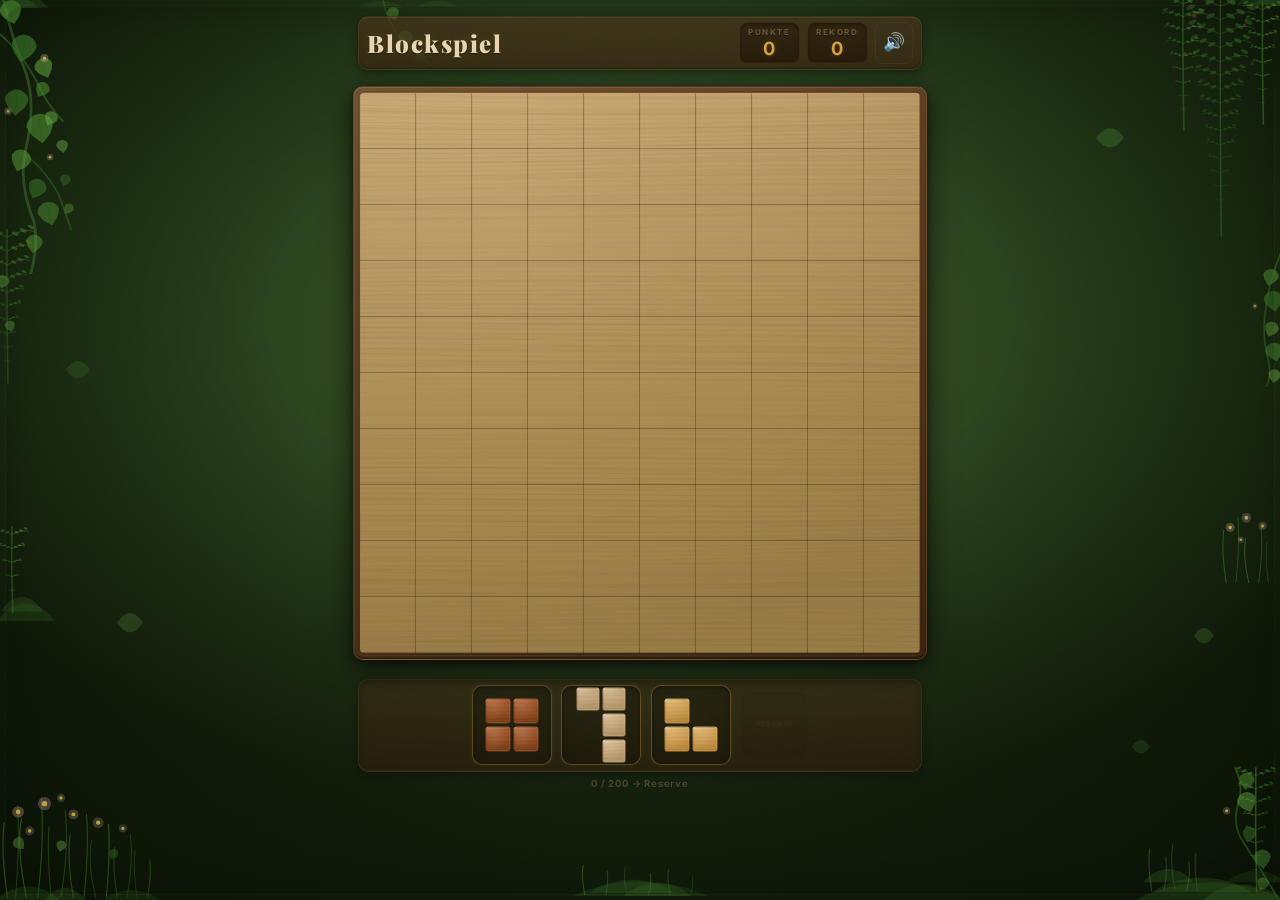
==== commit 9917cee5: "Merge: Blockspiel V.0.5.0 auf main" ====
--- a/index.html
+++ b/index.html
@@ -20,7 +20,9 @@
     <script>
         // Service Worker registrieren für PWA / Offline-Support
         if ('serviceWorker' in navigator) {
-            navigator.serviceWorker.register('service-worker.js');
+            navigator.serviceWorker.register('service-worker.js').then(reg => {
+                reg.update(); // Immer nach Updates suchen
+            });
         }
     </script>
 </body>
--- a/css/style.css
+++ b/css/style.css
@@ -1,6 +1,6 @@
-/* Blockspiel — Premium-Holzdesign */
-
-@import url('https://fonts.googleapis.com/css2?family=Playfair+Display:wght@700&family=Inter:wght@400;600;700&display=swap');
+/* Blockspiel — Premium Holzpuzzle auf dem Spieltisch */
+
+@import url('https://fonts.googleapis.com/css2?family=Playfair+Display:wght@700;900&family=Inter:wght@400;600;700&display=swap');
 
 *, *::before, *::after {
   box-sizing: border-box;
@@ -11,78 +11,79 @@
 html, body {
   height: 100%;
   overflow: hidden;
-  font-family: 'Inter', 'Segoe UI', Tahoma, Geneva, Verdana, sans-serif;
-  background: #3E2215;
+  font-family: 'Inter', 'Segoe UI', Tahoma, sans-serif;
   color: #F5E6D0;
   touch-action: manipulation;
   -webkit-user-select: none;
   user-select: none;
 }
 
-/* Edles Nussbaum-Holz Hintergrund — mehrlagige Maserung */
+/* ============================================
+   Spieltisch-Hintergrund: dunkles Leder/Filz
+   ============================================ */
 body {
   background:
-    /* feine vertikale Poren */
+    /* Leder-Narbenstruktur */
     repeating-linear-gradient(
-      92deg,
-      rgba(0,0,0,0) 0px,
-      rgba(0,0,0,0.04) 1px,
-      rgba(0,0,0,0) 2px,
-      rgba(0,0,0,0.02) 4px,
+      105deg,
+      rgba(0,0,0,0) 0px, rgba(0,0,0,0.02) 1px,
+      rgba(0,0,0,0) 2px, rgba(0,0,0,0.01) 4px,
       rgba(0,0,0,0) 5px
     ),
-    /* breite Maserungsbänder */
     repeating-linear-gradient(
-      88deg,
-      rgba(80,45,20,0) 0px,
-      rgba(80,45,20,0.08) 12px,
-      rgba(80,45,20,0) 24px
+      15deg,
+      rgba(0,0,0,0) 0px, rgba(0,0,0,0.015) 1px,
+      rgba(0,0,0,0) 3px
     ),
-    /* horizontale Fasern */
+    /* Filz-Mikrotextur */
     repeating-linear-gradient(
-      0deg,
-      rgba(0,0,0,0) 0px,
-      rgba(0,0,0,0.015) 1px,
+      45deg,
+      rgba(255,255,255,0) 0px, rgba(255,255,255,0.008) 1px,
+      rgba(255,255,255,0) 2px
+    ),
+    /* Zweite Filz-Schicht für Stoffoptik */
+    repeating-linear-gradient(
+      135deg,
+      rgba(0,0,0,0) 0px, rgba(0,0,0,0.008) 1px,
       rgba(0,0,0,0) 2px
     ),
-    /* Tiefenverlauf — dunkles Nussbaumholz */
-    linear-gradient(
-      175deg,
-      #5A3A22 0%,
-      #4A2E18 25%,
-      #3E2215 50%,
-      #2F1A0E 80%,
-      #261408 100%
-    );
-}
-
-/* Vignette + Goldrand-Deko über den ganzen Bildschirm */
+    /* Warmes Waldgrün mit natürlicher Vignette */
+    radial-gradient(
+      ellipse at 50% 40%,
+      #3A5228 0%,
+      #2E4620 35%,
+      #243A18 60%,
+      #1A2E10 85%,
+      #12200A 100%
+    );
+}
+
+/* Vignette — wie Tischlampe von oben */
 body::before {
   content: '';
   position: fixed;
   inset: 0;
   pointer-events: none;
   z-index: 0;
-  /* Vignette — dunkle Ecken für Tiefe */
-  background: radial-gradient(
-    ellipse at center,
-    rgba(0,0,0,0) 40%,
-    rgba(0,0,0,0.35) 100%
-  );
-}
-
-/* Dekorativer goldener Zierrahmen */
+  background:
+    radial-gradient(
+      ellipse 65% 55% at 50% 35%,
+      rgba(255,240,200,0.06) 0%,
+      rgba(0,0,0,0) 45%,
+      rgba(0,0,0,0.5) 100%
+    );
+}
+
+/* Dezenter Tischrand */
 body::after {
   content: '';
   position: fixed;
-  inset: 6px;
+  inset: 5px;
   pointer-events: none;
   z-index: 1;
-  border: 1px solid rgba(200,160,80,0.12);
-  border-radius: 16px;
-  box-shadow:
-    inset 0 0 30px rgba(0,0,0,0.15),
-    inset 0 0 1px rgba(200,160,80,0.15);
+  border: 1px solid rgba(120,100,60,0.08);
+  border-radius: 18px;
+  box-shadow: inset 0 0 40px rgba(0,0,0,0.2);
 }
 
 #app {
@@ -91,100 +92,96 @@
   align-items: center;
   height: 100%;
   padding: 0.5rem;
-  max-width: 540px;
+  max-width: 580px;
   margin: 0 auto;
   position: relative;
   z-index: 2;
 }
 
 /* ============================================
-   Header / Score
+   Header — eingebrannte Schrift auf Holzleiste
    ============================================ */
 #header {
   width: 100%;
   display: flex;
   align-items: center;
   justify-content: space-between;
-  padding: 0.5rem 0.25rem;
+  padding: 0.3rem 0.5rem;
   flex-shrink: 0;
+  background:
+    linear-gradient(
+      180deg,
+      rgba(80,55,30,0.6) 0%,
+      rgba(60,38,18,0.7) 100%
+    );
+  border-radius: 10px;
+  border: 1px solid rgba(120,85,45,0.25);
+  box-shadow:
+    inset 0 1px 0 rgba(255,220,160,0.08),
+    inset 0 -1px 2px rgba(0,0,0,0.3),
+    0 3px 10px rgba(0,0,0,0.4);
 }
 
 #header h1 {
-  font-family: 'Playfair Display', Georgia, 'Times New Roman', serif;
-  font-size: 1.7rem;
-  font-weight: 700;
-  color: #FAEBD7;
+  font-family: 'Playfair Display', Georgia, serif;
+  font-size: 1.5rem;
+  font-weight: 900;
+  color: #E8D4B0;
   text-shadow:
-    0 1px 0 rgba(255,220,160,0.3),
-    0 2px 4px rgba(0,0,0,0.6);
-  letter-spacing: 1px;
-  position: relative;
-  padding-bottom: 4px;
-}
-
-/* Goldene Zierlinie unter dem Titel */
-#header h1::after {
-  content: '';
-  position: absolute;
-  bottom: 0;
-  left: 10%;
-  width: 80%;
-  height: 1px;
-  background: linear-gradient(
-    90deg,
-    rgba(200,160,80,0) 0%,
-    rgba(200,160,80,0.5) 30%,
-    rgba(240,200,100,0.7) 50%,
-    rgba(200,160,80,0.5) 70%,
-    rgba(200,160,80,0) 100%
-  );
+    0 1px 2px rgba(0,0,0,0.6),
+    0 0 8px rgba(212,160,64,0.15);
+  letter-spacing: 1.5px;
 }
 
 #score-area {
   display: flex;
-  gap: 0.5rem;
-}
-
+  gap: 0.4rem;
+}
+
+/* Score-Boxen — eingefräste Holztafeln */
 .score-box {
   display: flex;
   flex-direction: column;
   align-items: center;
   background:
     linear-gradient(
-      145deg,
-      rgba(90,58,34,0.9) 0%,
-      rgba(62,34,21,0.95) 100%
-    );
-  border-radius: 10px;
-  padding: 0.35rem 0.65rem;
-  min-width: 62px;
-  border: 1px solid rgba(180,140,90,0.25);
-  box-shadow:
-    inset 0 1px 0 rgba(255,255,255,0.08),
-    inset 0 -1px 2px rgba(0,0,0,0.3),
-    0 2px 6px rgba(0,0,0,0.4);
-}
-
+      180deg,
+      rgba(40,25,12,0.5) 0%,
+      rgba(30,18,8,0.6) 100%
+    );
+  border-radius: 8px;
+  padding: 0.25rem 0.55rem;
+  min-width: 58px;
+  border: 1px solid rgba(120,85,45,0.2);
+  box-shadow:
+    inset 0 2px 4px rgba(0,0,0,0.3),
+    inset 0 -1px 0 rgba(255,220,160,0.05);
+}
+
+/* Labels — feine Gravur */
 .score-label {
-  font-size: 0.55rem;
+  font-size: 0.5rem;
   text-transform: uppercase;
-  letter-spacing: 1.2px;
-  color: rgba(250,235,215,0.55);
-  font-weight: 600;
-}
-
+  letter-spacing: 1.5px;
+  /* Gravur-Effekt */
+  color: rgba(180,150,100,0.5);
+  text-shadow: 0 1px 0 rgba(0,0,0,0.3);
+  font-weight: 700;
+}
+
+/* Zahlen — eingebrannt mit warmem Glühen */
 .score-box span:last-child {
-  font-size: 1.25rem;
+  font-size: 1.15rem;
   font-weight: 700;
-  color: #F0C040;
+  color: #D4A040;
   text-shadow:
-    0 0 8px rgba(240,192,64,0.3),
-    0 1px 2px rgba(0,0,0,0.5);
-}
-
-/* Tempo-Box (Multiplikator-Anzeige) */
+    0 0 6px rgba(212,160,64,0.2),
+    0 -1px 0 rgba(0,0,0,0.4),
+    0 1px 0 rgba(255,220,160,0.1);
+}
+
 .tempo-box span:last-child {
-  color: #2ECC71;
+  color: #5DAA5D;
   transition: color 0.3s ease;
 }
 
@@ -193,158 +190,145 @@
 }
 
 /* ============================================
-   Spielfeld — geschnitzter Holzrahmen mit
-   Gold-Intarsie
+   Spielfeld — Massivholz-Brett auf dem Tisch
    ============================================ */
 #board-wrap {
   flex-shrink: 0;
-  margin: 0.5rem 0;
-  border-radius: 14px;
-  padding: 7px;
+  margin: 0.4rem 0;
+  border-radius: 10px;
+  padding: 6px;
+  /* Dicker Holzrahmen */
   background:
     linear-gradient(
-      145deg,
-      #6B4428 0%,
-      #5A3820 30%,
-      #4A2E18 60%,
-      #3A2010 100%
-    );
-  box-shadow:
-    /* äußerer Schlagschatten */
-    0 6px 24px rgba(0,0,0,0.55),
-    0 2px 6px rgba(0,0,0,0.3),
-    /* innere Kante oben — Licht */
-    inset 0 1px 0 rgba(255,220,160,0.18),
-    /* innere Kante unten — Schatten */
-    inset 0 -2px 6px rgba(0,0,0,0.45),
-    /* tiefe Innenfuge */
-    inset 0 0 10px rgba(0,0,0,0.2);
-  border: 1.5px solid rgba(200,160,80,0.18);
+      160deg,
+      #7A5A38 0%,
+      #6B4A2C 20%,
+      #5A3C20 50%,
+      #4A3018 80%,
+      #3E2812 100%
+    );
+  box-shadow:
+    /* Tiefer Schlagschatten auf dem Tisch */
+    0 8px 30px rgba(0,0,0,0.6),
+    0 3px 8px rgba(0,0,0,0.4),
+    /* Rahmen-Kanten */
+    inset 0 1px 0 rgba(255,220,160,0.15),
+    inset 0 -2px 0 rgba(0,0,0,0.3),
+    inset 1px 0 0 rgba(255,220,160,0.06),
+    inset -1px 0 0 rgba(0,0,0,0.15),
+    /* Innere Tiefe */
+    inset 0 0 12px rgba(0,0,0,0.2);
+  border: 1px solid rgba(120,85,45,0.3);
   position: relative;
 }
 
-/* Innere Gold-Intarsie-Linie */
+/* Innere Rille im Rahmen */
 #board-wrap::before {
   content: '';
   position: absolute;
-  inset: 3px;
-  border-radius: 11px;
-  border: 1px solid rgba(200,160,80,0.12);
+  inset: 4px;
+  border-radius: 7px;
+  border: 1px solid rgba(0,0,0,0.15);
+  box-shadow:
+    inset 0 1px 0 rgba(255,220,160,0.05),
+    0 1px 0 rgba(255,220,160,0.04);
   pointer-events: none;
-  box-shadow: inset 0 0 3px rgba(0,0,0,0.15);
 }
 
 #board {
   display: block;
-  border-radius: 6px;
-  box-shadow: inset 0 0 4px rgba(0,0,0,0.3);
-}
-
-/* ============================================
-   Vorschau-Bereich + Reserve
-   ============================================ */
-/* Goldene Trennlinie über dem Vorschau-Bereich */
+  border-radius: 4px;
+  /* Sicherstellen, dass Canvas nie verzerrt wird */
+  flex-shrink: 0;
+}
+
+/* ============================================
+   Vorschau — Holzablage für Spielsteine
+   ============================================ */
 #preview-row {
   display: flex;
   align-items: center;
   justify-content: center;
-  gap: 0.75rem;
+  gap: 0.6rem;
   width: 100%;
   flex-shrink: 0;
-  position: relative;
-  padding-top: 0.6rem;
-}
-
-#preview-row::before {
-  content: '';
-  position: absolute;
-  top: 0;
-  left: 10%;
-  width: 80%;
-  height: 1px;
-  background: linear-gradient(
-    90deg,
-    rgba(200,160,80,0) 0%,
-    rgba(200,160,80,0.3) 20%,
-    rgba(240,200,100,0.5) 50%,
-    rgba(200,160,80,0.3) 80%,
-    rgba(200,160,80,0) 100%
-  );
+  padding: 0.35rem 0.5rem;
+  margin-top: 0.2rem;
+  background:
+    linear-gradient(
+      180deg,
+      rgba(70,48,25,0.5) 0%,
+      rgba(50,32,15,0.6) 100%
+    );
+  border-radius: 10px;
+  border: 1px solid rgba(120,85,45,0.2);
+  box-shadow:
+    inset 0 2px 6px rgba(0,0,0,0.25),
+    inset 0 -1px 0 rgba(255,220,160,0.06),
+    0 2px 8px rgba(0,0,0,0.3);
 }
 
 #preview {
   display: flex;
   justify-content: center;
   align-items: center;
-  gap: 0.75rem;
-  padding: 0.5rem 0;
-}
-
+  gap: 0.6rem;
+}
+
+/* Einzelne Stellflächen — eingefräste Mulden */
 .preview-slot {
   display: flex;
   align-items: center;
   justify-content: center;
-  width: 90px;
-  height: 90px;
-  background:
-    linear-gradient(
-      145deg,
-      rgba(70,42,22,0.8) 0%,
-      rgba(50,28,14,0.9) 100%
-    );
-  border-radius: 12px;
-  border: 2px solid rgba(180,140,90,0.15);
+  width: 80px;
+  height: 80px;
+  background:
+    radial-gradient(
+      ellipse at 50% 45%,
+      rgba(0,0,0,0.15) 0%,
+      rgba(0,0,0,0.25) 100%
+    );
+  border-radius: 10px;
+  border: 1px solid rgba(0,0,0,0.2);
   cursor: default;
   transition: transform 0.15s ease, box-shadow 0.15s ease, opacity 0.15s ease, border-color 0.2s ease;
   box-shadow:
-    inset 0 1px 0 rgba(255,255,255,0.06),
-    inset 0 -1px 3px rgba(0,0,0,0.3),
-    0 2px 6px rgba(0,0,0,0.3);
-}
-
-/* Pflicht-Block (Index 0): goldene Intarsie */
-.preview-slot.mandatory {
-  border: 2px solid rgba(240,192,64,0.7);
+    inset 0 2px 4px rgba(0,0,0,0.3),
+    inset 0 -1px 0 rgba(255,220,160,0.04);
+}
+
+/* Alle Formen sind ziehbar */
+.preview-slot:not(.empty-slot) {
+  border: 1.5px solid rgba(212,160,64,0.35);
   cursor: grab;
   box-shadow:
-    0 0 12px rgba(240,192,64,0.15),
-    0 0 4px rgba(240,192,64,0.1),
-    inset 0 1px 0 rgba(255,255,255,0.08),
-    inset 0 -1px 3px rgba(0,0,0,0.3),
-    0 2px 8px rgba(0,0,0,0.3);
-}
-
-.preview-slot.mandatory:active {
+    inset 0 2px 4px rgba(0,0,0,0.3),
+    0 0 6px rgba(212,160,64,0.08);
+}
+
+.preview-slot:not(.empty-slot):active {
   cursor: grabbing;
 }
 
-.preview-slot.mandatory:hover {
-  transform: scale(1.05);
-  border-color: #F0C040;
-  box-shadow:
-    0 0 20px rgba(240,192,64,0.25),
-    0 0 6px rgba(240,192,64,0.15),
-    inset 0 1px 0 rgba(255,255,255,0.1),
-    0 4px 12px rgba(0,0,0,0.35);
-}
-
-/* Vorschau-Blöcke (Index 1+2): gedimmt */
-.preview-slot.preview-only {
-  opacity: 0.35;
+.preview-slot:not(.empty-slot):hover {
+  transform: scale(1.04);
+  border-color: rgba(212,160,64,0.6);
+  box-shadow:
+    inset 0 2px 4px rgba(0,0,0,0.3),
+    0 0 14px rgba(212,160,64,0.15),
+    0 4px 10px rgba(0,0,0,0.3);
+}
+
+.preview-slot.empty-slot {
+  opacity: 0.15;
   pointer-events: none;
   border-style: dashed;
-  border-color: rgba(180,140,90,0.12);
+  border-color: rgba(180,150,100,0.2);
 }
 
 .preview-slot.dragging {
-  opacity: 0.3;
-  transform: scale(0.9);
-}
-
-.preview-slot.empty {
-  opacity: 0.15;
-  border-style: dashed;
-  cursor: default;
+  opacity: 0.25;
+  transform: scale(0.92);
 }
 
 .preview-canvas {
@@ -353,63 +337,57 @@
 }
 
 /* ============================================
-   Reserve-Box — eingelegte Holzkassette
+   Reserve-Box
    ============================================ */
 #reserve {
   display: flex;
   flex-direction: column;
   align-items: center;
   justify-content: center;
-  width: 72px;
-  height: 72px;
-  background:
-    linear-gradient(
-      145deg,
-      rgba(70,42,22,0.8) 0%,
-      rgba(50,28,14,0.9) 100%
-    );
-  border-radius: 12px;
-  border: 2px solid rgba(180,140,90,0.25);
+  width: 68px;
+  height: 68px;
+  background:
+    radial-gradient(
+      ellipse at 50% 45%,
+      rgba(0,0,0,0.15) 0%,
+      rgba(0,0,0,0.25) 100%
+    );
+  border-radius: 10px;
+  border: 1px solid rgba(120,85,45,0.2);
   cursor: pointer;
-  transition: transform 0.15s ease, border-color 0.2s ease, background 0.2s ease, opacity 0.2s ease, box-shadow 0.2s ease;
+  transition: transform 0.15s ease, border-color 0.2s ease, opacity 0.2s ease, box-shadow 0.2s ease;
   flex-shrink: 0;
   gap: 3px;
   box-shadow:
-    inset 0 1px 0 rgba(255,255,255,0.06),
-    inset 0 -1px 3px rgba(0,0,0,0.3),
-    0 2px 6px rgba(0,0,0,0.3);
+    inset 0 2px 4px rgba(0,0,0,0.3),
+    inset 0 -1px 0 rgba(255,220,160,0.04);
 }
 
 #reserve:hover:not(.locked) {
-  border-color: rgba(46,204,113,0.6);
-  box-shadow:
-    0 0 12px rgba(46,204,113,0.15),
-    inset 0 1px 0 rgba(255,255,255,0.08),
-    0 3px 8px rgba(0,0,0,0.35);
-  transform: scale(1.05);
-}
-
-/* Reserve gesperrt */
+  border-color: rgba(93,170,93,0.5);
+  box-shadow:
+    inset 0 2px 4px rgba(0,0,0,0.3),
+    0 0 10px rgba(93,170,93,0.1);
+  transform: scale(1.04);
+}
+
 #reserve.locked {
-  opacity: 0.2;
-  border-style: dotted;
-  border-color: rgba(180,140,90,0.1);
+  opacity: 0.15;
   pointer-events: none;
-  box-shadow: none;
-}
-
-/* Reserve entsperrt aber leer */
+}
+
 #reserve.empty {
   border-style: dashed;
-  border-color: rgba(250,235,215,0.3);
+  border-color: rgba(180,150,100,0.25);
 }
 
 .reserve-label {
-  font-size: 0.5rem;
+  font-size: 0.45rem;
   text-transform: uppercase;
   letter-spacing: 0.8px;
-  color: rgba(250,235,215,0.5);
-  font-weight: 600;
+  color: rgba(180,150,100,0.45);
+  text-shadow: 0 1px 0 rgba(0,0,0,0.3);
+  font-weight: 700;
   line-height: 1;
 }
 
@@ -418,51 +396,32 @@
 }
 
 /* ============================================
-   Block-Zähler
+   Block-Zähler — eingraviert
    ============================================ */
 #block-counter {
-  font-size: 0.65rem;
-  color: rgba(250,235,215,0.4);
-  padding: 0.4rem 0 0.25rem;
-  letter-spacing: 0.5px;
-  font-weight: 600;
-  position: relative;
-  width: 60%;
+  font-size: 0.6rem;
+  color: rgba(180,150,100,0.35);
+  text-shadow: 0 1px 0 rgba(0,0,0,0.2);
+  padding: 0.35rem 0;
+  letter-spacing: 0.8px;
+  font-weight: 700;
   text-align: center;
 }
 
-/* Ornament unter dem Zähler */
-#block-counter::after {
-  content: '';
-  position: absolute;
-  bottom: 0;
-  left: 15%;
-  width: 70%;
-  height: 1px;
-  background: linear-gradient(
-    90deg,
-    rgba(200,160,80,0) 0%,
-    rgba(200,160,80,0.2) 30%,
-    rgba(200,160,80,0.35) 50%,
-    rgba(200,160,80,0.2) 70%,
-    rgba(200,160,80,0) 100%
-  );
-}
-
-/* ============================================
-   Game Over Overlay
+/* ============================================
+   Game Over
    ============================================ */
 #game-over {
   position: fixed;
   inset: 0;
-  background: rgba(15,8,3,0.8);
+  background: rgba(5,8,5,0.85);
   display: flex;
   align-items: center;
   justify-content: center;
   z-index: 100;
   animation: fadeIn 0.3s ease;
-  backdrop-filter: blur(4px);
-  -webkit-backdrop-filter: blur(4px);
+  backdrop-filter: blur(6px);
+  -webkit-backdrop-filter: blur(6px);
 }
 
 #game-over.hidden {
@@ -475,81 +434,91 @@
 }
 
 #game-over-box {
+  position: relative;
+  z-index: 2;
   background:
     linear-gradient(
-      145deg,
-      #6B4428 0%,
-      #5A3A22 30%,
-      #4A2E18 70%,
-      #3A2010 100%
-    );
-  border: 2px solid rgba(180,140,90,0.3);
-  border-radius: 18px;
+      160deg,
+      #6B4A2C 0%,
+      #5A3C20 40%,
+      #4A3018 100%
+    );
+  border: 1px solid rgba(120,85,45,0.35);
+  border-radius: 14px;
   padding: 2.5rem 3rem;
   text-align: center;
   box-shadow:
-    0 12px 48px rgba(0,0,0,0.6),
+    0 16px 60px rgba(0,0,0,0.7),
     0 4px 16px rgba(0,0,0,0.4),
-    inset 0 1px 0 rgba(255,220,160,0.12),
+    inset 0 1px 0 rgba(255,220,160,0.1),
     inset 0 -2px 4px rgba(0,0,0,0.3);
   animation: popIn 0.3s ease;
 }
 
 @keyframes popIn {
-  from { transform: scale(0.8); opacity: 0; }
+  from { transform: scale(0.85); opacity: 0; }
   to { transform: scale(1); opacity: 1; }
 }
 
 #game-over-box h2 {
   font-family: 'Playfair Display', Georgia, serif;
-  font-size: 1.9rem;
+  font-size: 1.8rem;
+  font-weight: 900;
   margin-bottom: 0.75rem;
-  color: #FAEBD7;
+  color: rgba(40,25,10,0.85);
   text-shadow:
-    0 1px 0 rgba(255,220,160,0.2),
-    0 2px 4px rgba(0,0,0,0.5);
+    0 1px 0 rgba(255,220,160,0.25),
+    0 -1px 0 rgba(0,0,0,0.2);
 }
 
 #game-over-box p {
-  font-size: 1.25rem;
+  font-size: 1.2rem;
   margin-bottom: 0.75rem;
-  color: #F0C040;
-  font-weight: 600;
-}
-
+  color: #D4A040;
+  font-weight: 700;
+  text-shadow: 0 0 6px rgba(212,160,64,0.15);
+}
+
+/* Button — polierter Holzknopf */
 #restart-btn {
   background:
     linear-gradient(
-      145deg,
-      #2ECC71 0%,
-      #27AE60 40%,
-      #1E8449 100%
-    );
-  color: #fff;
-  border: none;
-  border-radius: 12px;
-  padding: 0.8rem 2.2rem;
-  font-size: 1.15rem;
+      180deg,
+      #8B6B40 0%,
+      #7A5A30 40%,
+      #654A25 100%
+    );
+  color: rgba(30,18,8,0.9);
+  text-shadow: 0 1px 0 rgba(255,220,160,0.2);
+  border: 1px solid rgba(120,85,45,0.4);
+  border-radius: 10px;
+  padding: 0.75rem 2rem;
+  font-size: 1.1rem;
   font-weight: 700;
+  font-family: 'Playfair Display', Georgia, serif;
   cursor: pointer;
   transition: transform 0.15s ease, box-shadow 0.15s ease;
   box-shadow:
-    0 4px 14px rgba(0,0,0,0.4),
-    inset 0 1px 0 rgba(255,255,255,0.2);
-  letter-spacing: 0.5px;
+    0 4px 14px rgba(0,0,0,0.5),
+    inset 0 1px 0 rgba(255,220,160,0.2),
+    inset 0 -2px 0 rgba(0,0,0,0.2);
+  letter-spacing: 1px;
   margin-top: 1rem;
-  text-shadow: 0 1px 2px rgba(0,0,0,0.3);
 }
 
 #restart-btn:hover {
-  transform: scale(1.05);
-  box-shadow:
-    0 6px 20px rgba(0,0,0,0.5),
-    inset 0 1px 0 rgba(255,255,255,0.25);
+  transform: scale(1.04);
+  box-shadow:
+    0 6px 20px rgba(0,0,0,0.6),
+    inset 0 1px 0 rgba(255,220,160,0.25),
+    inset 0 -2px 0 rgba(0,0,0,0.2);
 }
 
 #restart-btn:active {
   transform: scale(0.97);
+  box-shadow:
+    0 2px 6px rgba(0,0,0,0.4),
+    inset 0 2px 4px rgba(0,0,0,0.2);
 }
 
 /* ============================================
@@ -557,25 +526,25 @@
    ============================================ */
 @media (max-width: 400px) {
   #header h1 {
-    font-size: 1.3rem;
+    font-size: 1.2rem;
   }
   .score-box {
-    min-width: 50px;
+    min-width: 48px;
     padding: 0.2rem 0.4rem;
   }
   .score-box span:last-child {
-    font-size: 1rem;
+    font-size: 0.95rem;
   }
   .preview-slot {
-    width: 75px;
-    height: 75px;
+    width: 72px;
+    height: 72px;
   }
   #preview {
-    gap: 0.4rem;
+    gap: 0.35rem;
   }
   #reserve {
-    width: 58px;
-    height: 58px;
+    width: 56px;
+    height: 56px;
   }
 }
 
@@ -587,3 +556,226 @@
     margin: 1rem 0;
   }
 }
+
+/* ============================================
+   Mute-Button
+   ============================================ */
+#mute-btn {
+  background: none;
+  border: 1px solid rgba(120,85,45,0.2);
+  border-radius: 8px;
+  padding: 0.2rem 0.45rem;
+  font-size: 1.1rem;
+  cursor: pointer;
+  color: #D4A040;
+  transition: transform 0.15s ease, background 0.15s ease;
+  line-height: 1;
+}
+
+#mute-btn:hover {
+  transform: scale(1.1);
+  background: rgba(40,25,12,0.4);
+}
+
+#mute-btn:active {
+  transform: scale(0.95);
+}
+
+/* ============================================
+   Natur-Dekorationen
+   ============================================ */
+#nature-decor {
+  position: fixed;
+  inset: 0;
+  pointer-events: none;
+  z-index: 1;
+  overflow: hidden;
+}
+
+.deco {
+  position: absolute;
+}
+
+/* --- 4 Ecken: üppige Kompositionen --- */
+.deco-corner-tl {
+  top: -8px;
+  left: -8px;
+  width: 145px;
+  animation: swayTL 7s ease-in-out infinite;
+  transform-origin: top left;
+}
+
+.deco-corner-tr {
+  top: -8px;
+  right: -8px;
+  width: 135px;
+  animation: swayTR 8s ease-in-out infinite;
+  transform-origin: top right;
+}
+
+.deco-corner-bl {
+  bottom: -5px;
+  left: -5px;
+  width: 165px;
+  animation: bloomPulse 6s ease-in-out infinite;
+}
+
+.deco-corner-br {
+  bottom: -5px;
+  right: -5px;
+  width: 150px;
+  animation: bloomPulse 7s ease-in-out infinite;
+  animation-delay: -2.5s;
+}
+
+/* --- Ränder: Farn, Efeu, Moos --- */
+.deco-edge-lm {
+  top: 25%;
+  left: -5px;
+  width: 65px;
+  animation: swayTL 5.5s ease-in-out infinite;
+  transform-origin: left center;
+  animation-delay: -1s;
+}
+
+.deco-edge-rm {
+  top: 28%;
+  right: -5px;
+  width: 60px;
+  animation: swayTR 6s ease-in-out infinite;
+  transform-origin: right center;
+  animation-delay: -2s;
+}
+
+.deco-edge-ll {
+  top: 58%;
+  left: -3px;
+  width: 58px;
+  animation: swayTL 6.5s ease-in-out infinite;
+  transform-origin: bottom left;
+  animation-delay: -3s;
+}
+
+.deco-edge-rl {
+  top: 55%;
+  right: -3px;
+  width: 65px;
+  animation: bloomPulse 5.5s ease-in-out infinite;
+  animation-delay: -1.5s;
+}
+
+.deco-edge-tc {
+  top: 0;
+  left: 28%;
+  width: 100px;
+  animation: swayTL 9s ease-in-out infinite;
+  transform-origin: top center;
+  animation-delay: -4s;
+}
+
+.deco-edge-bc {
+  bottom: 0;
+  left: calc(50% - 68px);
+  width: 136px;
+  animation: bloomPulse 8s ease-in-out infinite;
+  animation-delay: -3s;
+}
+
+/* --- Einzelne schwebende Blätter --- */
+.deco-scatter-1 {
+  top: 14%;
+  right: 12%;
+  width: 32px;
+  opacity: .65;
+  animation: leafFloat 8s ease-in-out infinite;
+}
+
+.deco-scatter-2 {
+  top: 40%;
+  left: 5%;
+  width: 28px;
+  opacity: .6;
+  animation: leafFloat 9.5s ease-in-out infinite reverse;
+  animation-delay: -2s;
+}
+
+.deco-scatter-3 {
+  bottom: 28%;
+  right: 5%;
+  width: 24px;
+  opacity: .55;
+  animation: leafFloat 7s ease-in-out infinite;
+  animation-delay: -4s;
+}
+
+.deco-scatter-4 {
+  top: 68%;
+  left: 9%;
+  width: 30px;
+  opacity: .55;
+  animation: leafFloat 8.5s ease-in-out infinite reverse;
+  animation-delay: -1s;
+}
+
+.deco-scatter-5 {
+  top: 82%;
+  right: 10%;
+  width: 22px;
+  opacity: .5;
+  animation: leafFloat 6.5s ease-in-out infinite;
+  animation-delay: -3s;
+}
+
+@keyframes swayTL {
+  0%, 100% { transform: rotate(0deg); }
+  40% { transform: rotate(2.5deg); }
+  70% { transform: rotate(-0.8deg); }
+}
+
+@keyframes swayTR {
+  0%, 100% { transform: rotate(0deg); }
+  35% { transform: rotate(-2deg); }
+  65% { transform: rotate(1deg); }
+}
+
+@keyframes bloomPulse {
+  0%, 100% { transform: scale(1); opacity: 1; }
+  50% { transform: scale(1.03); opacity: 0.9; }
+}
+
+@keyframes leafFloat {
+  0%, 100% { transform: translate(0, 0) rotate(0deg); }
+  25% { transform: translate(3px, -4px) rotate(5deg); }
+  50% { transform: translate(-2px, -7px) rotate(-3deg); }
+  75% { transform: translate(4px, -3px) rotate(4deg); }
+}
+
+/* ============================================
+   Feuerwerk-Canvas
+   ============================================ */
+#firework-canvas {
+  position: absolute;
+  top: 0;
+  left: 0;
+  width: 100%;
+  height: 100%;
+  pointer-events: none;
+}
+
+/* ============================================
+   Abschluss-Spruch
+   ============================================ */
+#game-quote {
+  font-size: 1.1rem;
+  color: #F5E6D0;
+  font-style: italic;
+  margin-bottom: 0.5rem;
+  line-height: 1.4;
+  text-shadow: 0 1px 3px rgba(0,0,0,0.4);
+  animation: quoteIn 0.5s ease 0.2s both;
+}
+
+@keyframes quoteIn {
+  from { opacity: 0; transform: translateY(8px); }
+  to { opacity: 1; transform: translateY(0); }
+}
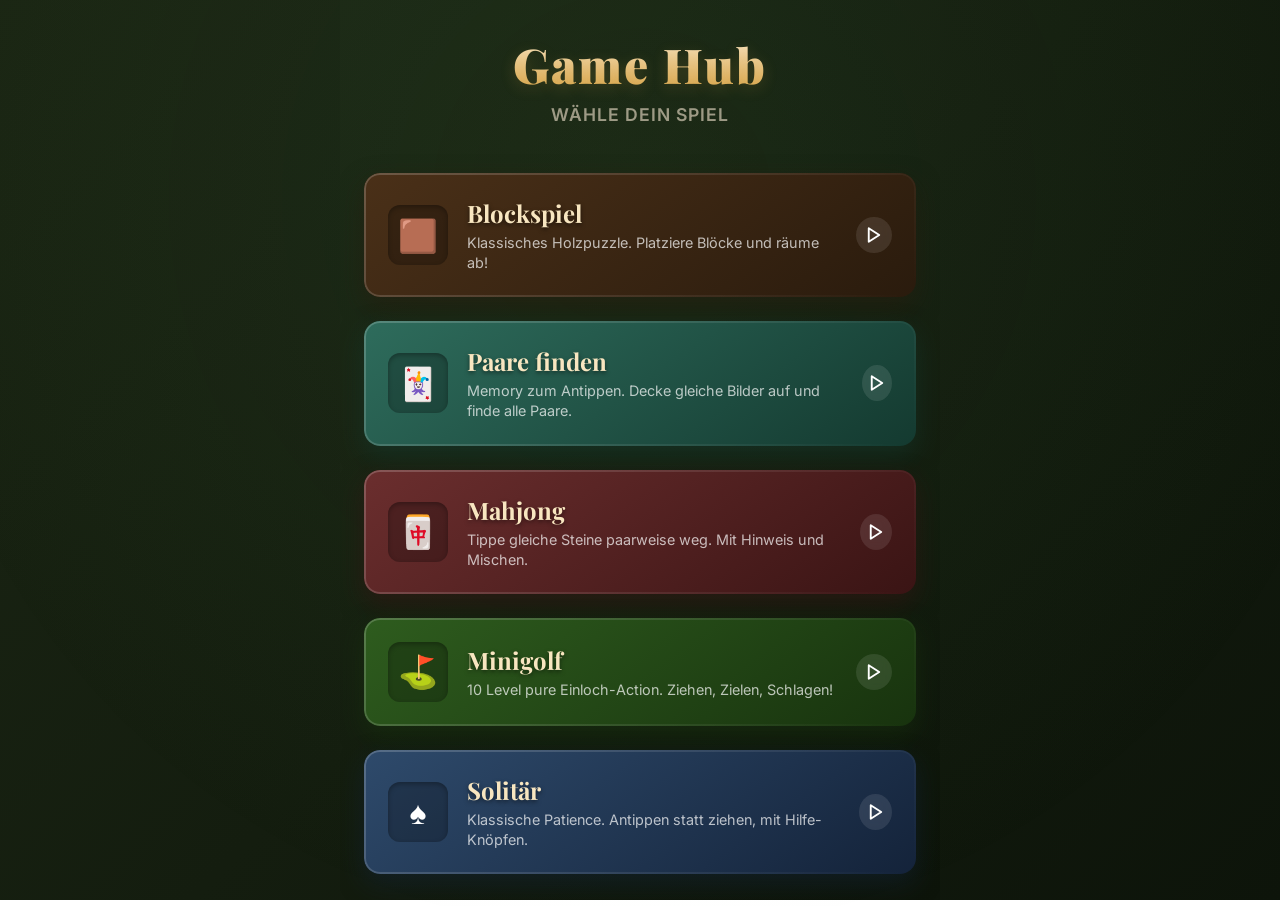
==== commit 7244d949: "Release: Spielesammlung erweitern um drei seniorenfreundliche Spiele Neu hinzugefuegt: - memory.html" ====
--- a/index.html
+++ b/index.html
@@ -5,23 +5,285 @@
     <meta name="viewport" content="width=device-width, initial-scale=1.0, user-scalable=no">
     <meta name="apple-mobile-web-app-capable" content="yes">
     <meta name="apple-mobile-web-app-status-bar-style" content="black-translucent">
-    <meta name="theme-color" content="#5C3A1E">
-    <title>Blockspiel</title>
+    <meta name="theme-color" content="#3A5228">
+    <title>Game Hub</title>
     <link rel="manifest" href="manifest.json">
     <link rel="icon" type="image/svg+xml" href="assets/icons/icon-192.svg">
     <link rel="apple-touch-icon" href="assets/icons/icon-192.svg">
-    <link rel="stylesheet" href="css/style.css">
+    <style>
+        @import url('https://fonts.googleapis.com/css2?family=Playfair+Display:wght@700;900&family=Inter:wght@400;600;700&display=swap');
+
+        *, *::before, *::after { box-sizing: border-box; margin: 0; padding: 0; }
+        html, body {
+            height: 100%;
+            font-family: 'Inter', 'Segoe UI', Tahoma, sans-serif;
+            background: linear-gradient(135deg, #1b2614 0%, #0d140a 100%);
+            color: #F5E6D0;
+            display: flex;
+            flex-direction: column;
+            align-items: center;
+            overflow-x: hidden;
+        }
+
+        /* Subtle glowing background orb */
+        body::before {
+            content: '';
+            position: fixed;
+            top: -20vh;
+            left: -20vw;
+            width: 140vw;
+            height: 140vh;
+            background: radial-gradient(circle at 50% 30%, rgba(93, 170, 93, 0.08) 0%, transparent 60%);
+            pointer-events: none;
+            z-index: 0;
+        }
+
+        .hub-container {
+            width: 100%;
+            max-width: 600px;
+            padding: 2rem 1.5rem;
+            display: flex;
+            flex-direction: column;
+            align-items: center;
+            z-index: 1;
+        }
+
+        header {
+            margin-bottom: 3rem;
+            text-align: center;
+            animation: fadeInDown 0.8s ease-out;
+        }
+
+        h1 {
+            font-family: 'Playfair Display', serif;
+            font-size: 3rem;
+            font-weight: 900;
+            background: linear-gradient(to bottom, #fcebcf, #d4a040);
+            -webkit-background-clip: text;
+            -webkit-text-fill-color: transparent;
+            text-shadow: 0 4px 15px rgba(212, 160, 64, 0.2);
+            letter-spacing: 2px;
+            margin-bottom: 0.5rem;
+        }
+
+        .subtitle {
+            font-size: 1.1rem;
+            color: rgba(245, 230, 208, 0.6);
+            letter-spacing: 1px;
+            font-weight: 600;
+            text-transform: uppercase;
+        }
+
+        .games-grid {
+            display: flex;
+            flex-direction: column;
+            gap: 1.5rem;
+            width: 100%;
+        }
+
+        /* Game Card Base */
+        .game-card {
+            display: flex;
+            align-items: center;
+            padding: 1.5rem;
+            border-radius: 16px;
+            text-decoration: none;
+            color: #fff;
+            position: relative;
+            overflow: hidden;
+            transition: transform 0.3s cubic-bezier(0.175, 0.885, 0.32, 1.275), box-shadow 0.3s ease;
+            animation: fadeInUp 0.6s ease-out backwards;
+        }
+
+        .game-card:nth-child(1) { animation-delay: 0.1s; }
+        .game-card:nth-child(2) { animation-delay: 0.2s; }
+        .game-card:nth-child(3) { animation-delay: 0.3s; }
+        .game-card:nth-child(4) { animation-delay: 0.4s; }
+        .game-card:nth-child(5) { animation-delay: 0.5s; }
+
+        .game-card::before {
+            content: '';
+            position: absolute;
+            inset: 0;
+            border-radius: 16px;
+            padding: 2px;
+            background: linear-gradient(135deg, rgba(255,255,255,0.2) 0%, rgba(255,255,255,0) 100%);
+            -webkit-mask: linear-gradient(#fff 0 0) content-box, linear-gradient(#fff 0 0);
+            -webkit-mask-composite: xor;
+            mask-composite: exclude;
+            pointer-events: none;
+        }
+
+        .game-card:hover {
+            transform: translateY(-5px) scale(1.02);
+            box-shadow: 0 15px 35px rgba(0,0,0,0.4);
+        }
+
+        .game-card:active {
+            transform: translateY(2px) scale(0.98);
+        }
+
+        /* Specific Game Cards */
+        .card-blockspiel {
+            background: linear-gradient(145deg, #4A3018, #2a1b0d);
+            box-shadow: 0 10px 25px rgba(42, 27, 13, 0.5);
+        }
+
+        .card-minigolf {
+            background: linear-gradient(145deg, #2e5c1e, #18330e);
+            box-shadow: 0 10px 25px rgba(24, 51, 14, 0.5);
+        }
+
+        .card-memory {
+            background: linear-gradient(145deg, #2e6c5c, #143a30);
+            box-shadow: 0 10px 25px rgba(20, 58, 48, 0.5);
+        }
+
+        .card-mahjong {
+            background: linear-gradient(145deg, #6b2e2e, #3a1414);
+            box-shadow: 0 10px 25px rgba(58, 20, 20, 0.5);
+        }
+
+        .card-solitaer {
+            background: linear-gradient(145deg, #2e4a6b, #14233a);
+            box-shadow: 0 10px 25px rgba(20, 35, 58, 0.5);
+        }
+
+        .card-icon {
+            width: 60px;
+            height: 60px;
+            border-radius: 12px;
+            background: rgba(0,0,0,0.25);
+            display: flex;
+            align-items: center;
+            justify-content: center;
+            font-size: 2rem;
+            margin-right: 1.2rem;
+            box-shadow: inset 0 2px 5px rgba(0,0,0,0.3);
+            flex-shrink: 0;
+        }
+
+        .card-content {
+            display: flex;
+            flex-direction: column;
+            flex-grow: 1;
+        }
+
+        .card-title {
+            font-size: 1.5rem;
+            font-weight: 700;
+            margin-bottom: 0.25rem;
+            font-family: 'Playfair Display', serif;
+            color: #F8E6C0;
+            text-shadow: 0 2px 4px rgba(0,0,0,0.5);
+        }
+
+        .card-desc {
+            font-size: 0.9rem;
+            color: rgba(255,255,255,0.7);
+            line-height: 1.4;
+        }
+        
+        .play-indicator {
+            display: flex;
+            align-items: center;
+            justify-content: center;
+            width: 36px;
+            height: 36px;
+            border-radius: 50%;
+            background: rgba(255,255,255,0.1);
+            backdrop-filter: blur(4px);
+            margin-left: 1rem;
+            transition: background 0.2s, transform 0.3s;
+        }
+
+        .game-card:hover .play-indicator {
+            background: rgba(255,255,255,0.25);
+            transform: translateX(5px);
+        }
+
+        @keyframes fadeInDown {
+            from { opacity: 0; transform: translateY(-20px); }
+            to { opacity: 1; transform: translateY(0); }
+        }
+
+        @keyframes fadeInUp {
+            from { opacity: 0; transform: translateY(20px); }
+            to { opacity: 1; transform: translateY(0); }
+        }
+
+    </style>
 </head>
 <body>
-    <div id="app">
-        <!-- Spiel wird hier per JavaScript aufgebaut -->
+    <div class="hub-container">
+        <header>
+            <h1>Game Hub</h1>
+            <div class="subtitle">Wähle dein Spiel</div>
+        </header>
+
+        <div class="games-grid">
+            <a href="blockspiel.html" class="game-card card-blockspiel">
+                <div class="card-icon">🟫</div>
+                <div class="card-content">
+                    <div class="card-title">Blockspiel</div>
+                    <div class="card-desc">Klassisches Holzpuzzle. Platziere Blöcke und räume ab!</div>
+                </div>
+                <div class="play-indicator">
+                    <svg width="18" height="18" viewBox="0 0 24 24" fill="none" stroke="currentColor" stroke-width="2.5" stroke-linecap="round" stroke-linejoin="round"><polygon points="5 3 19 12 5 21 5 3"></polygon></svg>
+                </div>
+            </a>
+
+            <a href="memory.html" class="game-card card-memory">
+                <div class="card-icon">🃏</div>
+                <div class="card-content">
+                    <div class="card-title">Paare finden</div>
+                    <div class="card-desc">Memory zum Antippen. Decke gleiche Bilder auf und finde alle Paare.</div>
+                </div>
+                <div class="play-indicator">
+                    <svg width="18" height="18" viewBox="0 0 24 24" fill="none" stroke="currentColor" stroke-width="2.5" stroke-linecap="round" stroke-linejoin="round"><polygon points="5 3 19 12 5 21 5 3"></polygon></svg>
+                </div>
+            </a>
+
+            <a href="mahjong.html" class="game-card card-mahjong">
+                <div class="card-icon">🀄</div>
+                <div class="card-content">
+                    <div class="card-title">Mahjong</div>
+                    <div class="card-desc">Tippe gleiche Steine paarweise weg. Mit Hinweis und Mischen.</div>
+                </div>
+                <div class="play-indicator">
+                    <svg width="18" height="18" viewBox="0 0 24 24" fill="none" stroke="currentColor" stroke-width="2.5" stroke-linecap="round" stroke-linejoin="round"><polygon points="5 3 19 12 5 21 5 3"></polygon></svg>
+                </div>
+            </a>
+
+            <a href="minigolf.html" class="game-card card-minigolf">
+                <div class="card-icon">⛳</div>
+                <div class="card-content">
+                    <div class="card-title">Minigolf</div>
+                    <div class="card-desc">10 Level pure Einloch-Action. Ziehen, Zielen, Schlagen!</div>
+                </div>
+                <div class="play-indicator">
+                    <svg width="18" height="18" viewBox="0 0 24 24" fill="none" stroke="currentColor" stroke-width="2.5" stroke-linecap="round" stroke-linejoin="round"><polygon points="5 3 19 12 5 21 5 3"></polygon></svg>
+                </div>
+            </a>
+
+            <a href="solitaer.html" class="game-card card-solitaer">
+                <div class="card-icon">♠️</div>
+                <div class="card-content">
+                    <div class="card-title">Solitär</div>
+                    <div class="card-desc">Klassische Patience. Antippen statt ziehen, mit Hilfe-Knöpfen.</div>
+                </div>
+                <div class="play-indicator">
+                    <svg width="18" height="18" viewBox="0 0 24 24" fill="none" stroke="currentColor" stroke-width="2.5" stroke-linecap="round" stroke-linejoin="round"><polygon points="5 3 19 12 5 21 5 3"></polygon></svg>
+                </div>
+            </a>
+        </div>
     </div>
-    <script src="js/game.js"></script>
+
     <script>
-        // Service Worker registrieren für PWA / Offline-Support
+        // Service Worker Registrierung
         if ('serviceWorker' in navigator) {
             navigator.serviceWorker.register('service-worker.js').then(reg => {
-                reg.update(); // Immer nach Updates suchen
+                reg.update();
             });
         }
     </script>
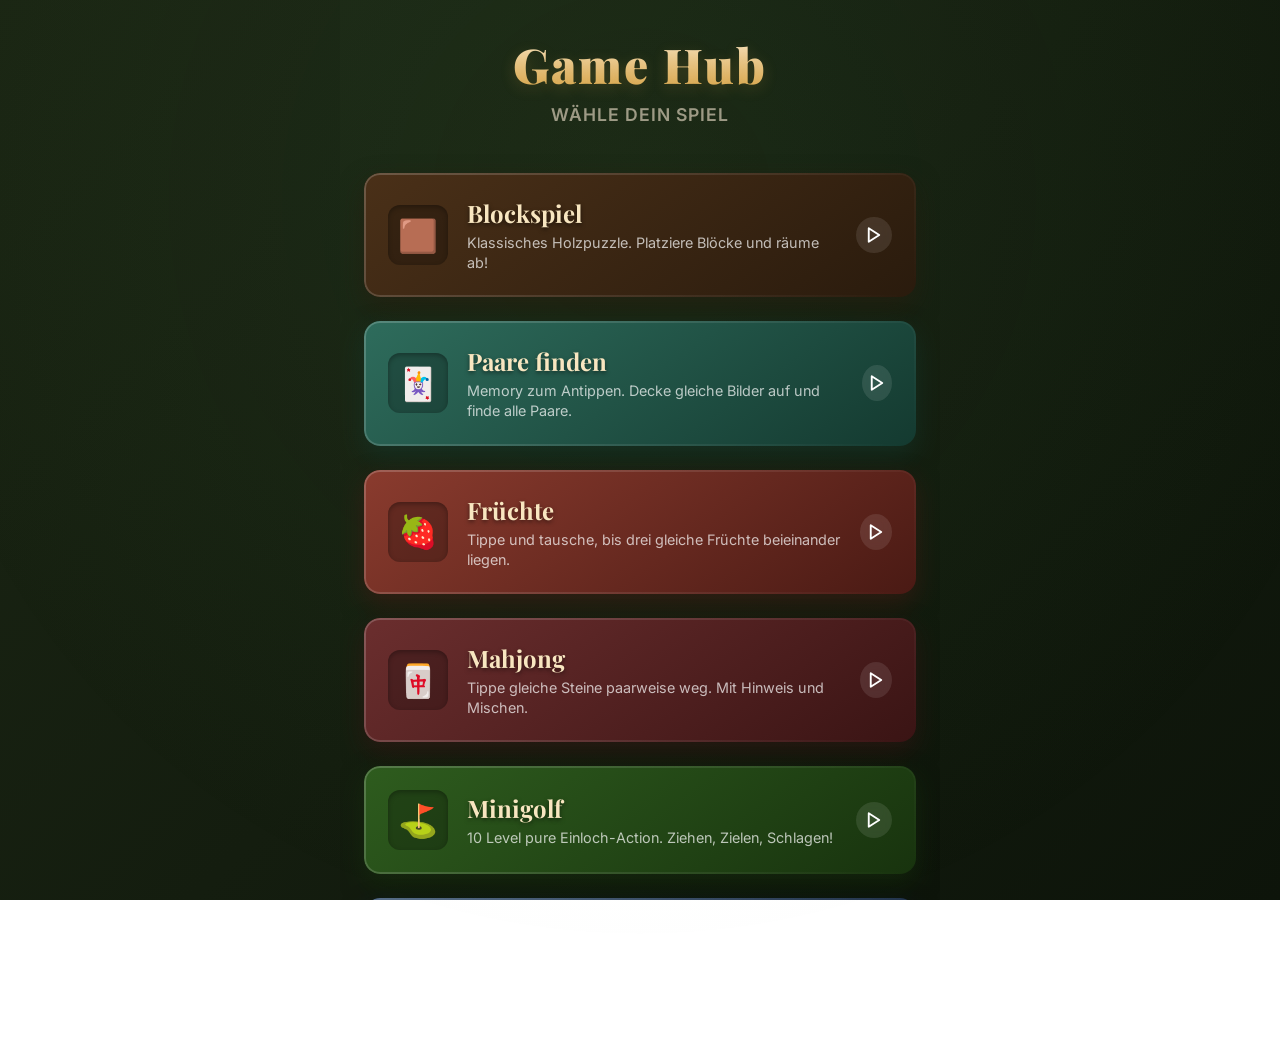
==== commit 49290877: "Neues Spiel: Früchte (entspanntes Match-3, 6x8, nur Tippen) - fruechte.html: Drei-gewinnt ohne Zeitd" ====
--- a/index.html
+++ b/index.html
@@ -100,6 +100,7 @@
         .game-card:nth-child(3) { animation-delay: 0.3s; }
         .game-card:nth-child(4) { animation-delay: 0.4s; }
         .game-card:nth-child(5) { animation-delay: 0.5s; }
+        .game-card:nth-child(6) { animation-delay: 0.6s; }
 
         .game-card::before {
             content: '';
@@ -149,6 +150,11 @@
             box-shadow: 0 10px 25px rgba(20, 35, 58, 0.5);
         }
 
+        .card-fruechte {
+            background: linear-gradient(145deg, #8a3b2e, #4a1a14);
+            box-shadow: 0 10px 25px rgba(74, 26, 20, 0.5);
+        }
+
         .card-icon {
             width: 60px;
             height: 60px;
@@ -244,6 +250,17 @@
                 </div>
             </a>
 
+            <a href="fruechte.html" class="game-card card-fruechte">
+                <div class="card-icon">🍓</div>
+                <div class="card-content">
+                    <div class="card-title">Früchte</div>
+                    <div class="card-desc">Tippe und tausche, bis drei gleiche Früchte beieinander liegen.</div>
+                </div>
+                <div class="play-indicator">
+                    <svg width="18" height="18" viewBox="0 0 24 24" fill="none" stroke="currentColor" stroke-width="2.5" stroke-linecap="round" stroke-linejoin="round"><polygon points="5 3 19 12 5 21 5 3"></polygon></svg>
+                </div>
+            </a>
+
             <a href="mahjong.html" class="game-card card-mahjong">
                 <div class="card-icon">🀄</div>
                 <div class="card-content">
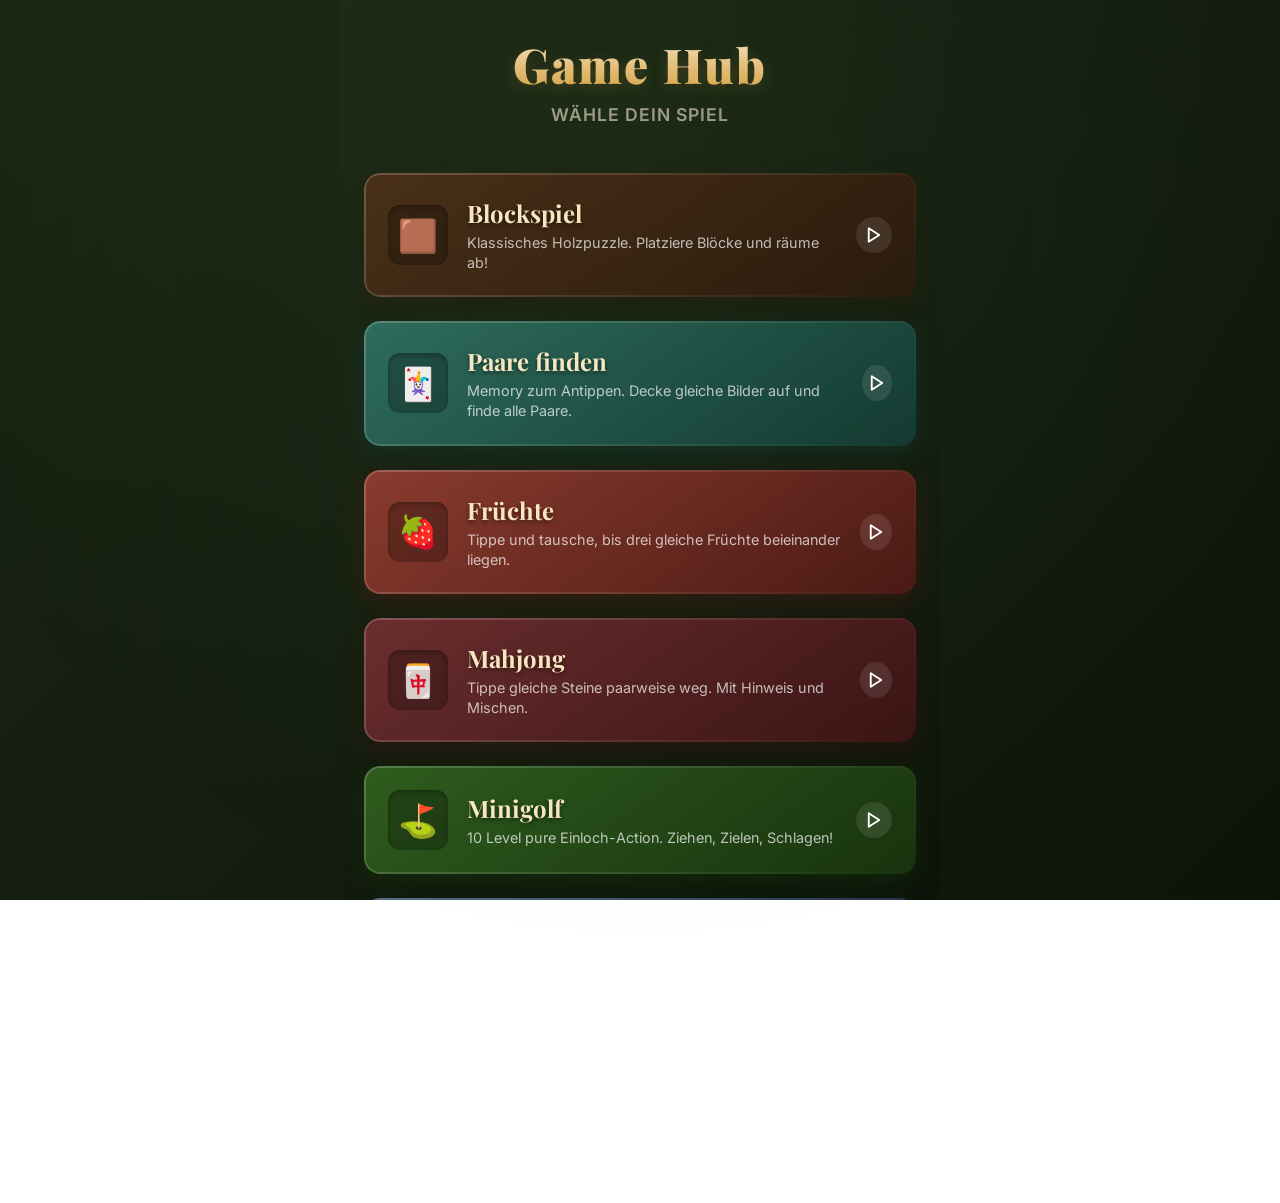
==== commit 6f2256fd: "Neues Spiel: Belagerte Burg (Beleaguered Castle) - 8 Reihen x 6 Karten, 4 Asse vorgelegt, Fundamente" ====
--- a/index.html
+++ b/index.html
@@ -101,6 +101,7 @@
         .game-card:nth-child(4) { animation-delay: 0.4s; }
         .game-card:nth-child(5) { animation-delay: 0.5s; }
         .game-card:nth-child(6) { animation-delay: 0.6s; }
+        .game-card:nth-child(7) { animation-delay: 0.7s; }
 
         .game-card::before {
             content: '';
@@ -150,6 +151,11 @@
             box-shadow: 0 10px 25px rgba(20, 35, 58, 0.5);
         }
 
+        .card-burg {
+            background: linear-gradient(145deg, #4a4a55, #24242c);
+            box-shadow: 0 10px 25px rgba(36, 36, 44, 0.5);
+        }
+
         .card-fruechte {
             background: linear-gradient(145deg, #8a3b2e, #4a1a14);
             box-shadow: 0 10px 25px rgba(74, 26, 20, 0.5);
@@ -293,12 +299,30 @@
                     <svg width="18" height="18" viewBox="0 0 24 24" fill="none" stroke="currentColor" stroke-width="2.5" stroke-linecap="round" stroke-linejoin="round"><polygon points="5 3 19 12 5 21 5 3"></polygon></svg>
                 </div>
             </a>
+
+            <a href="burg.html" class="game-card card-burg">
+                <div class="card-icon">🏰</div>
+                <div class="card-content">
+                    <div class="card-title">Belagerte Burg</div>
+                    <div class="card-desc">Offene Patience. Karten der Reihe nach absteigend stapeln und die Asse hochbauen.</div>
+                </div>
+                <div class="play-indicator">
+                    <svg width="18" height="18" viewBox="0 0 24 24" fill="none" stroke="currentColor" stroke-width="2.5" stroke-linecap="round" stroke-linejoin="round"><polygon points="5 3 19 12 5 21 5 3"></polygon></svg>
+                </div>
+            </a>
         </div>
     </div>
 
     <script>
         // Service Worker Registrierung
         if ('serviceWorker' in navigator) {
+            const hadController = !!navigator.serviceWorker.controller;
+            let refreshing = false;
+            navigator.serviceWorker.addEventListener('controllerchange', () => {
+                if (refreshing) return;
+                refreshing = true;
+                if (hadController) window.location.reload();
+            });
             navigator.serviceWorker.register('service-worker.js').then(reg => {
                 reg.update();
             });
